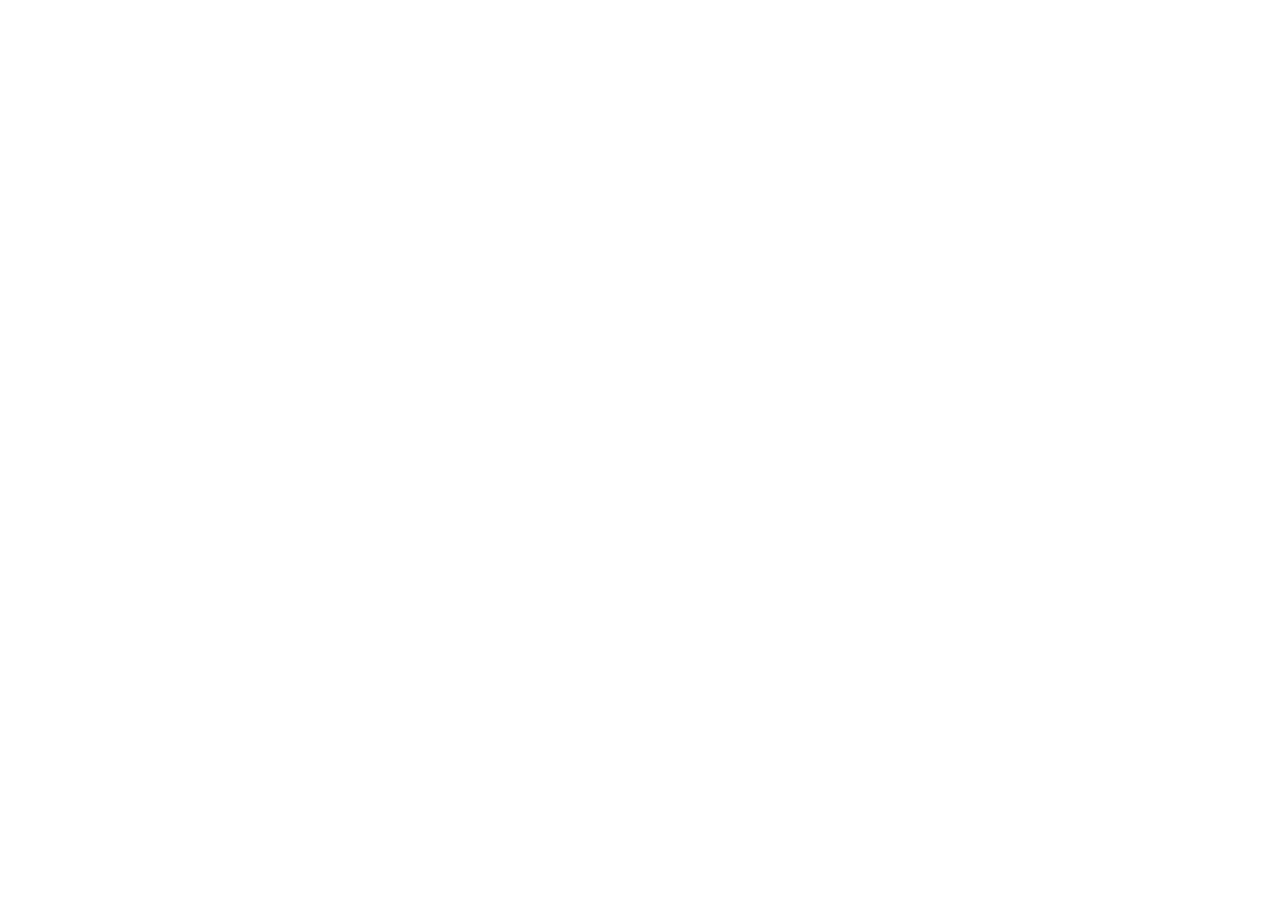
==== index.html @ 694a318c "Init : création du dépôt, arborescence des fichiers et structure" ====
<!DOCTYPE html>
<html lang="fr">
<head>
 <meta charset="UTF-8">
 <meta name="viewport" content="width=device-width, initial-scale=1.0">
 <title>AfriTalent — Accueil</title>
 <!-- Bootstrap 5 via CDN : feuille de style -->
 <link
href="https://cdn.jsdelivr.net/npm/bootstrap@5.3.0/dist/css/bootstrap.min.css"
rel="stylesheet">
 <!-- Votre feuille de style personnelle -->
 <link rel="stylesheet" href="css/style.css">
</head>
<body>
 <!-- Le contenu de la page sera ajoute ici -->
 <!-- Bootstrap 5 via CDN : script JavaScript -->
 <script
src="https://cdn.jsdelivr.net/npm/bootstrap@5.3.0/dist/js/bootstrap.bundle.min.js"
></script>
 <!-- Votre script JavaScript -->
 <script src="js/main.j"></script>
 </body>
 </html>
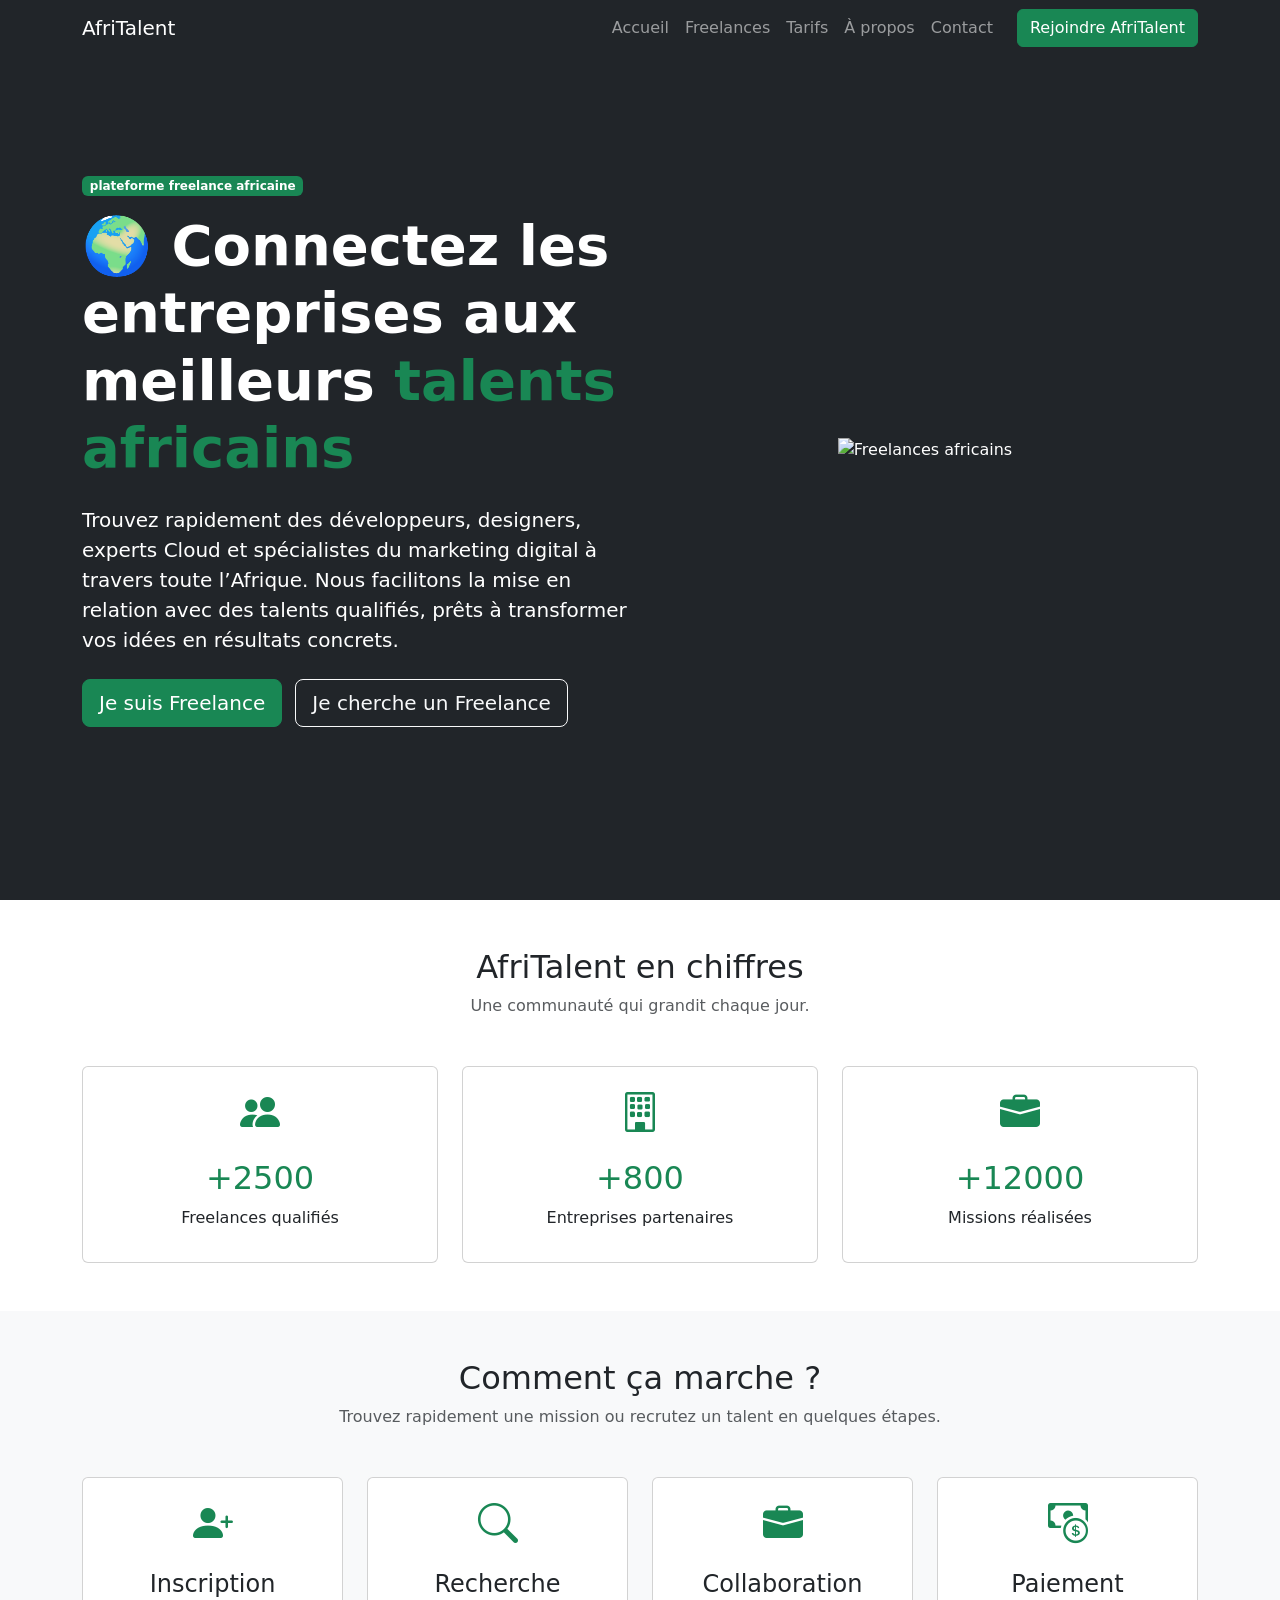
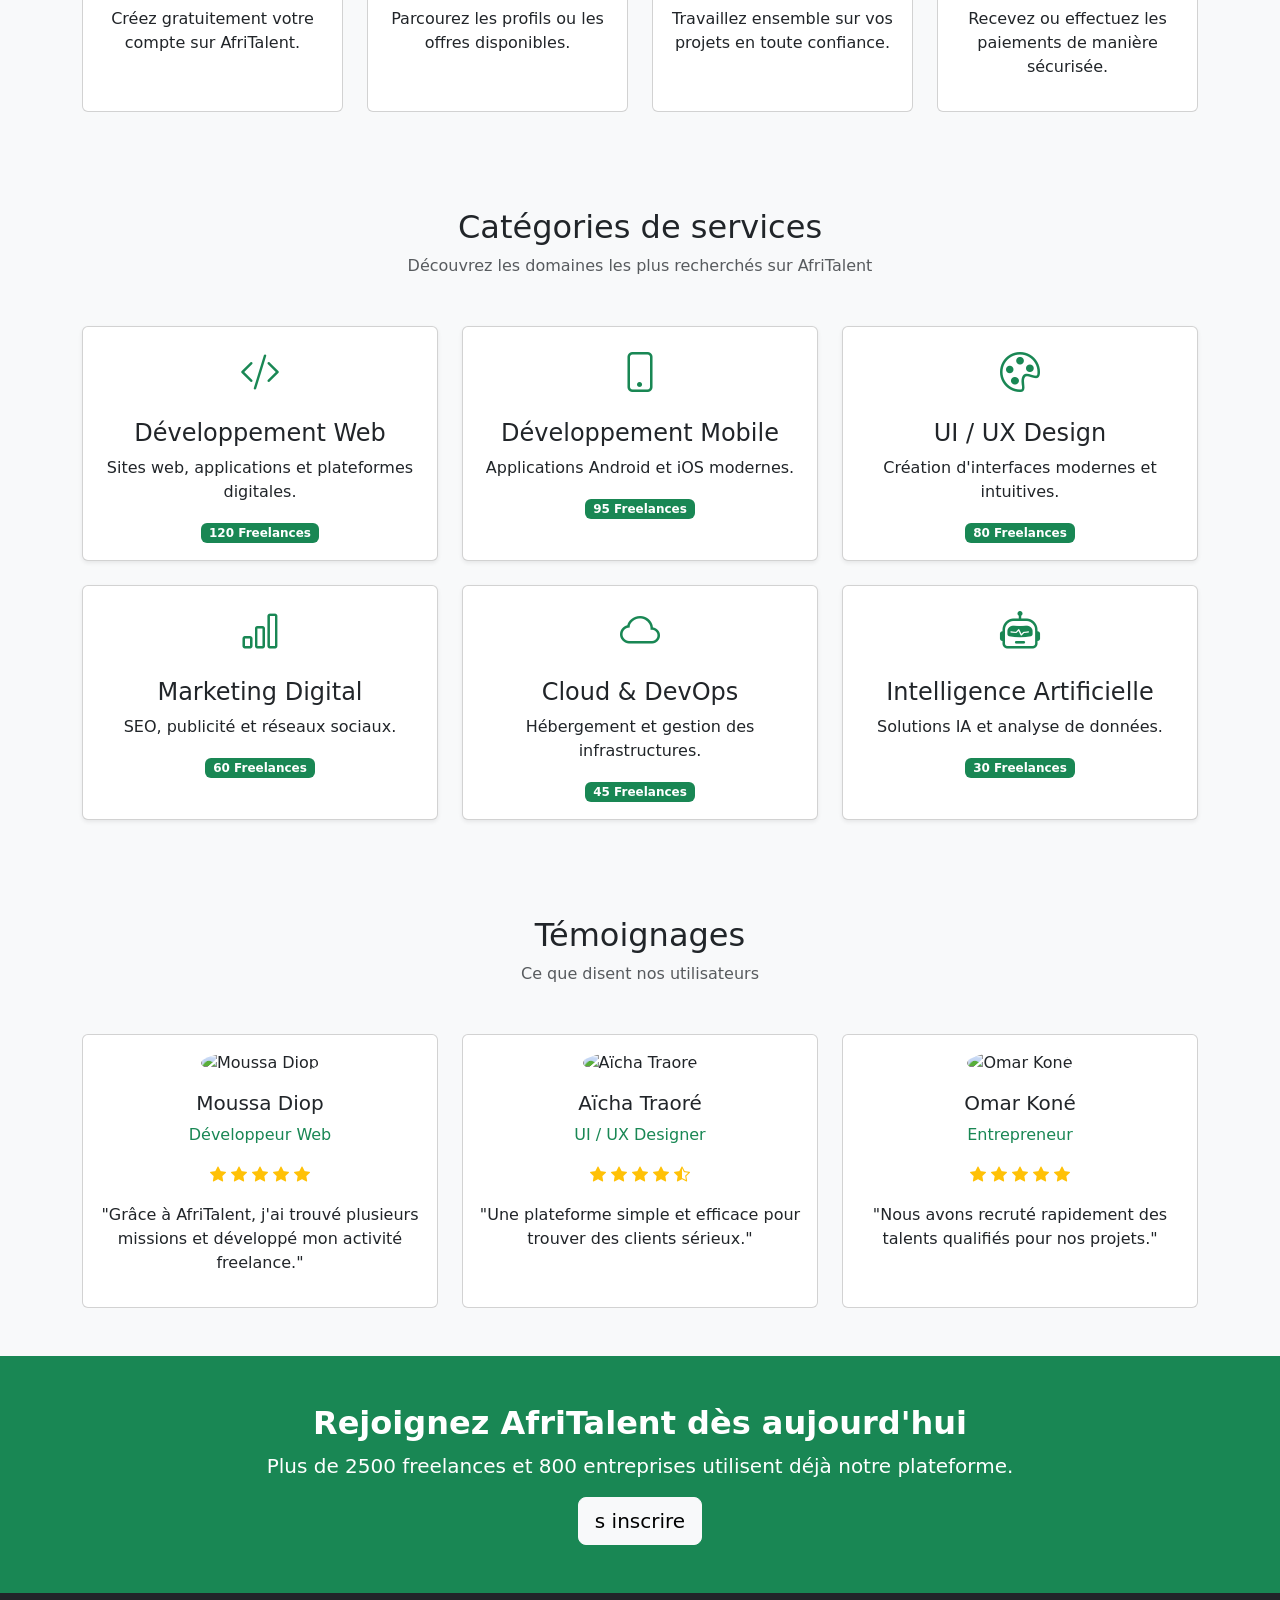
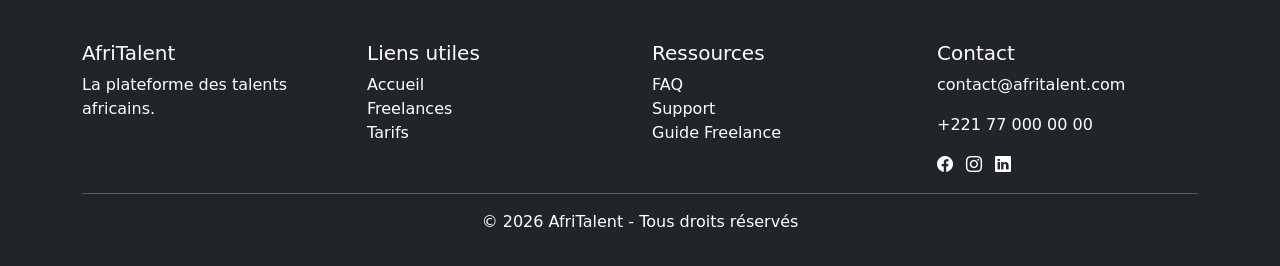
==== commit 99be13a4: "HTML : structure completes des 5 pages avec sections et contenu texte" ====
--- a/index.html
+++ b/index.html
@@ -1,23 +1,770 @@
 <!DOCTYPE html>
 <html lang="fr">
+
 <head>
- <meta charset="UTF-8">
- <meta name="viewport" content="width=device-width, initial-scale=1.0">
- <title>AfriTalent — Accueil</title>
- <!-- Bootstrap 5 via CDN : feuille de style -->
- <link
-href="https://cdn.jsdelivr.net/npm/bootstrap@5.3.0/dist/css/bootstrap.min.css"
-rel="stylesheet">
- <!-- Votre feuille de style personnelle -->
- <link rel="stylesheet" href="css/style.css">
+<meta charset="UTF-8">
+<meta name="viewport" content="width=device-width, initial-scale=1.0">
+<title>AfriTalent - Accueil</title>
+<link href="https://cdn.jsdelivr.net/npm/bootstrap-icons/font/bootstrap-icons.css" rel="stylesheet">
+
+<!-- Bootstrap CSS -->
+<link href="https://cdn.jsdelivr.net/npm/bootstrap@5.3.0/dist/css/bootstrap.min.css" rel="stylesheet">
+
+
 </head>
+
 <body>
- <!-- Le contenu de la page sera ajoute ici -->
- <!-- Bootstrap 5 via CDN : script JavaScript -->
- <script
-src="https://cdn.jsdelivr.net/npm/bootstrap@5.3.0/dist/js/bootstrap.bundle.min.js"
-></script>
- <!-- Votre script JavaScript -->
- <script src="js/main.j"></script>
- </body>
- </html>+
+<!-- ================= NAVBAR ================= -->
+<nav class="navbar navbar-expand-lg navbar-dark bg-dark fixed-top">
+<div class="container">
+
+<a class="navbar-brand" href="index.html">AfriTalent</a>
+
+<button class="navbar-toggler" data-bs-toggle="collapse" data-bs-target="#navbarNav">
+<span class="navbar-toggler-icon"></span>
+</button>
+
+<div class="collapse navbar-collapse" id="navbarNav">
+<ul class="navbar-nav ms-auto">
+<li class="nav-item"><a class="nav-link" href="index.html">Accueil</a></li>
+<li class="nav-item"><a class="nav-link" href="freelances.html">Freelances</a></li>
+<li class="nav-item"><a class="nav-link" href="tarifs.html">Tarifs</a></li>
+<li class="nav-item"><a class="nav-link" href="about.html">À propos</a></li>
+<li class="nav-item"><a class="nav-link" href="contact.html">Contact</a></li>
+</ul>
+ <a href="#" class="btn btn-success ms-lg-3">
+                    Rejoindre AfriTalent
+                </a>
+</div>
+
+</div>
+</nav>
+
+<!-- HERO -->
+
+<header class="bg-dark text-white">
+
+    <div class="container">
+
+        <div class="row align-items-center min-vh-100">
+
+            <div class="col-lg-6">
+
+                <span class="badge bg-success mb-3">
+
+                   plateforme freelance africaine
+
+                </span>
+
+                <h1 class="display-4 fw-bold">
+
+                    🌍 Connectez les entreprises aux meilleurs
+                    <span class="text-success">
+
+                        talents africains
+
+                    </span>
+
+                </h1>
+
+                <p class="lead mt-4">
+
+                    Trouvez rapidement des développeurs, designers, experts Cloud
+                     et spécialistes du marketing digital à travers toute l’Afrique.
+                     Nous facilitons la mise en relation avec des talents qualifiés,
+
+                     prêts à transformer vos idées en résultats concrets.
+
+                </p>
+
+                <div class="mt-4">
+
+                    <a href="freelances.html"
+                        class="btn btn-success btn-lg me-2">
+
+                        Je suis Freelance
+
+                    </a>
+
+                    <a href="freelances.html"
+                        class="btn btn-outline-light btn-lg">
+
+                        Je cherche un Freelance
+
+                    </a>
+
+                </div>
+
+            </div>
+
+            <div class="col-lg-6 text-center">
+
+                <img src="images/hero.png"
+                    alt="Freelances africains"
+                    class="img-fluid">
+
+            </div>
+
+        </div>
+
+    </div>
+
+</header>
+<!-- STATISTIQUES -->
+
+<section class="py-5">
+
+    <div class="container">
+
+        <div class="text-center mb-5">
+
+            <h2>
+                AfriTalent en chiffres
+            </h2>
+
+            <p class="text-muted">
+                Une communauté qui grandit chaque jour.
+            </p>
+
+        </div>
+
+        <div class="row g-4 text-center">
+
+            <div class="col-md-4">
+
+                <div class="card h-100">
+
+                    <div class="card-body">
+
+                        <i class="bi bi-people-fill text-success fs-1"></i>
+
+                        <h2 class="text-success mt-3">
+                            +2500
+                        </h2>
+
+                        <p>
+                            Freelances qualifiés
+                        </p>
+
+                    </div>
+
+                </div>
+
+            </div>
+
+            <div class="col-md-4">
+
+                <div class="card h-100">
+
+                    <div class="card-body">
+
+                        <i class="bi bi-building text-success fs-1"></i>
+
+                        <h2 class="text-success mt-3">
+                            +800
+                        </h2>
+
+                        <p>
+                            Entreprises partenaires
+                        </p>
+
+                    </div>
+
+                </div>
+
+            </div>
+
+            <div class="col-md-4">
+
+                <div class="card h-100">
+
+                    <div class="card-body">
+
+                        <i class="bi bi-briefcase-fill text-success fs-1"></i>
+
+                        <h2 class="text-success mt-3">
+                            +12000
+                        </h2>
+
+                        <p>
+                            Missions réalisées
+                        </p>
+
+                    </div>
+
+                </div>
+
+            </div>
+
+        </div>
+
+    </div>
+
+</section>
+<!-- COMMENT ÇA MARCHE -->
+
+<section class="py-5 bg-light">
+
+    <div class="container">
+
+        <div class="text-center mb-5">
+
+            <h2>
+                Comment ça marche ?
+            </h2>
+
+            <p class="text-muted">
+                Trouvez rapidement une mission ou recrutez un talent en quelques étapes.
+            </p>
+
+        </div>
+
+        <div class="row g-4">
+
+            <!-- Étape 1 -->
+
+            <div class="col-md-6 col-lg-3">
+
+                <div class="card h-100 text-center">
+
+                    <div class="card-body">
+
+                        <i class="bi bi-person-plus-fill text-success fs-1"></i>
+
+                        <h4 class="mt-3">
+                            Inscription
+                        </h4>
+
+                        <p>
+                            Créez gratuitement votre compte sur AfriTalent.
+                        </p>
+
+                    </div>
+
+                </div>
+
+            </div>
+
+            <!-- Étape 2 -->
+
+            <div class="col-md-6 col-lg-3">
+
+                <div class="card h-100 text-center">
+
+                    <div class="card-body">
+
+                        <i class="bi bi-search text-success fs-1"></i>
+
+                        <h4 class="mt-3">
+                            Recherche
+                        </h4>
+
+                        <p>
+                            Parcourez les profils ou les offres disponibles.
+                        </p>
+
+                    </div>
+
+                </div>
+
+            </div>
+
+            <!-- Étape 3 -->
+
+            <div class="col-md-6 col-lg-3">
+
+                <div class="card h-100 text-center">
+
+                    <div class="card-body">
+
+                        <i class="bi bi-briefcase-fill text-success fs-1"></i>
+
+                        <h4 class="mt-3">
+                            Collaboration
+                        </h4>
+
+                        <p>
+                            Travaillez ensemble sur vos projets en toute confiance.
+                        </p>
+
+                    </div>
+
+                </div>
+
+            </div>
+
+            <!-- Étape 4 -->
+
+            <div class="col-md-6 col-lg-3">
+
+                <div class="card h-100 text-center">
+
+                    <div class="card-body">
+
+                        <i class="bi bi-cash-coin text-success fs-1"></i>
+
+                        <h4 class="mt-3">
+                            Paiement
+                        </h4>
+
+                        <p>
+                            Recevez ou effectuez les paiements de manière sécurisée.
+                        </p>
+
+                    </div>
+
+                </div>
+
+            </div>
+
+        </div>
+
+    </div>
+
+</section>
+<!-- CATÉGORIES DE SERVICES -->
+
+<section class="py-5 bg-light">
+
+    <div class="container">
+
+        <div class="text-center mb-5">
+
+            <h2>
+                Catégories de services
+            </h2>
+
+            <p class="text-muted">
+                Découvrez les domaines les plus recherchés sur AfriTalent
+            </p>
+
+        </div>
+
+        <div class="row g-4">
+
+            <div class="col-md-6 col-lg-4">
+
+                <div class="card h-100 shadow-sm">
+
+                    <div class="card-body text-center">
+
+                        <i class="bi bi-code-slash text-success fs-1"></i>
+
+                        <h4 class="mt-3">
+                            Développement Web
+                        </h4>
+
+                        <p>
+                            Sites web, applications et plateformes digitales.
+                        </p>
+
+                        <span class="badge bg-success">
+                            120 Freelances
+                        </span>
+
+                    </div>
+
+                </div>
+
+            </div>
+
+            <div class="col-md-6 col-lg-4">
+
+                <div class="card h-100 shadow-sm">
+
+                    <div class="card-body text-center">
+
+                        <i class="bi bi-phone text-success fs-1"></i>
+
+                        <h4 class="mt-3">
+                            Développement Mobile
+                        </h4>
+
+                        <p>
+                            Applications Android et iOS modernes.
+                        </p>
+
+                        <span class="badge bg-success">
+                            95 Freelances
+                        </span>
+
+                    </div>
+
+                </div>
+
+            </div>
+
+            <div class="col-md-6 col-lg-4">
+
+                <div class="card h-100 shadow-sm">
+
+                    <div class="card-body text-center">
+
+                        <i class="bi bi-palette text-success fs-1"></i>
+
+                        <h4 class="mt-3">
+                            UI / UX Design
+                        </h4>
+
+                        <p>
+                            Création d'interfaces modernes et intuitives.
+                        </p>
+
+                        <span class="badge bg-success">
+                            80 Freelances
+                        </span>
+
+                    </div>
+
+                </div>
+
+            </div>
+
+            <div class="col-md-6 col-lg-4">
+
+                <div class="card h-100 shadow-sm">
+
+                    <div class="card-body text-center">
+
+                        <i class="bi bi-bar-chart text-success fs-1"></i>
+
+                        <h4 class="mt-3">
+                            Marketing Digital
+                        </h4>
+
+                        <p>
+                            SEO, publicité et réseaux sociaux.
+                        </p>
+
+                        <span class="badge bg-success">
+                            60 Freelances
+                        </span>
+
+                    </div>
+
+                </div>
+
+            </div>
+
+            <div class="col-md-6 col-lg-4">
+
+                <div class="card h-100 shadow-sm">
+
+                    <div class="card-body text-center">
+
+                        <i class="bi bi-cloud text-success fs-1"></i>
+
+                        <h4 class="mt-3">
+                            Cloud & DevOps
+                        </h4>
+
+                        <p>
+                            Hébergement et gestion des infrastructures.
+                        </p>
+
+                        <span class="badge bg-success">
+                            45 Freelances
+                        </span>
+
+                    </div>
+
+                </div>
+
+            </div>
+
+            <div class="col-md-6 col-lg-4">
+
+                <div class="card h-100 shadow-sm">
+
+                    <div class="card-body text-center">
+
+                        <i class="bi bi-robot text-success fs-1"></i>
+
+                        <h4 class="mt-3">
+                            Intelligence Artificielle
+                        </h4>
+
+                        <p>
+                            Solutions IA et analyse de données.
+                        </p>
+
+                        <span class="badge bg-success">
+                            30 Freelances
+                        </span>
+
+                    </div>
+
+                </div>
+
+            </div>
+
+        </div>
+
+    </div>
+    </section>
+<!-- TÉMOIGNAGES -->
+
+<section class="py-5 bg-light">
+
+    <div class="container">
+
+        <div class="text-center mb-5">
+
+            <h2>
+                Témoignages
+            </h2>
+
+            <p class="text-muted">
+                Ce que disent nos utilisateurs
+            </p>
+
+        </div>
+
+        <div class="row g-4">
+
+            <!-- Témoignage 1 -->
+
+            <div class="col-md-4">
+
+                <div class="card h-100">
+
+                    <div class="card-body text-center">
+
+                        <img src="C:\Users\admin\Documents\NDEYE KHADY-NDIAYE-AfriTalent\images\istockphoto-1482994186-612x612.webp"
+                             alt="Moussa Diop"
+                             class="img-fluid rounded-circle mb-3">
+
+                        <h5>
+                            Moussa Diop
+                        </h5>
+
+                        <p class="text-success">
+                            Développeur Web
+                        </p>
+
+                        <div class="mb-3">
+
+                            <i class="bi bi-star-fill text-warning"></i>
+                            <i class="bi bi-star-fill text-warning"></i>
+                            <i class="bi bi-star-fill text-warning"></i>
+                            <i class="bi bi-star-fill text-warning"></i>
+                            <i class="bi bi-star-fill text-warning"></i>
+
+                        </div>
+
+                        <p>
+                            "Grâce à AfriTalent, j'ai trouvé plusieurs missions
+                            et développé mon activité freelance."
+                        </p>
+
+                    </div>
+
+                </div>
+
+            </div>
+
+            <!-- Témoignage 2 -->
+
+            <div class="col-md-4">
+
+                <div class="card h-100">
+
+                    <div class="card-body text-center">
+
+                        <img src="C:\Users\admin\Documents\NDEYE KHADY-NDIAYE-AfriTalent\images\istockphoto-2253847834-612x612.webp"
+                             alt="Aïcha Traoré"
+                             class="img-fluid rounded-circle mb-3">
+
+                        <h5>
+                            Aïcha Traoré
+                        </h5>
+
+                        <p class="text-success">
+                            UI / UX Designer
+                        </p>
+
+                        <div class="mb-3">
+
+                            <i class="bi bi-star-fill text-warning"></i>
+                            <i class="bi bi-star-fill text-warning"></i>
+                            <i class="bi bi-star-fill text-warning"></i>
+                            <i class="bi bi-star-fill text-warning"></i>
+                            <i class="bi bi-star-half text-warning"></i>
+
+                        </div>
+
+                        <p>
+                            "Une plateforme simple et efficace pour trouver
+                            des clients sérieux."
+                        </p>
+
+                    </div>
+
+                </div>
+
+            </div>
+
+            <!-- Témoignage 3 -->
+
+            <div class="col-md-4">
+
+                <div class="card h-100">
+
+                    <div class="card-body text-center">
+
+                        <img src="C:\Users\admin\Documents\NDEYE KHADY-NDIAYE-AfriTalent\images\istockphoto-1464740740-612x612.webp"
+                             alt="Omar Koné"
+                             class="img-fluid rounded-circle mb-3">
+
+                        <h5>
+                            Omar Koné
+                        </h5>
+
+                        <p class="text-success">
+                            Entrepreneur
+                        </p>
+
+                        <div class="mb-3">
+
+                            <i class="bi bi-star-fill text-warning"></i>
+                            <i class="bi bi-star-fill text-warning"></i>
+                            <i class="bi bi-star-fill text-warning"></i>
+                            <i class="bi bi-star-fill text-warning"></i>
+                            <i class="bi bi-star-fill text-warning"></i>
+
+                        </div>
+
+                        <p>
+                            "Nous avons recruté rapidement des talents qualifiés
+                            pour nos projets."
+                        </p>
+
+                    </div>
+
+                </div>
+
+            </div>
+
+        </div>
+
+    </div>
+
+</section>
+
+<!-- CTA -->
+
+<section class="bg-success text-white py-5">
+
+    <div class="container text-center">
+
+        <h2 class="fw-bold">
+            Rejoignez AfriTalent dès aujourd'hui
+        </h2>
+
+        <p class="lead">
+            Plus de 2500 freelances et 800 entreprises utilisent déjà notre plateforme.
+        </p>
+
+        <a href="tarifs.html"
+           class="btn btn-light btn-lg">
+
+              s inscrire
+
+        </a>
+
+    </div>
+
+</section>
+
+<!-- FOOTER -->
+
+<footer class="bg-dark text-white pt-5">
+
+<div class="container">
+
+<div class="row">
+
+<div class="col-md-3">
+
+<h5>AfriTalent</h5>
+
+<p>
+
+La plateforme des talents africains.
+
+</p>
+
+</div>
+
+<div class="col-md-3">
+
+<h5>Liens utiles</h5>
+
+<ul class="list-unstyled">
+
+<li><a href="index.html" class="text-white text-decoration-none">Accueil</a></li>
+
+<li><a href="freelances.html" class="text-white text-decoration-none">Freelances</a></li>
+
+<li><a href="tarifs.html" class="text-white text-decoration-none">Tarifs</a></li>
+
+</ul>
+
+</div>
+
+<div class="col-md-3">
+
+<h5>Ressources</h5>
+
+<ul class="list-unstyled">
+
+<li>FAQ</li>
+
+<li>Support</li>
+
+<li>Guide Freelance</li>
+
+</ul>
+
+</div>
+
+<div class="col-md-3">
+
+<h5>Contact</h5>
+
+<p>contact@afritalent.com</p>
+
+<p>+221 77 000 00 00</p>
+
+<div>
+
+<i class="bi bi-facebook me-2"></i>
+
+<i class="bi bi-instagram me-2"></i>
+
+<i class="bi bi-linkedin"></i>
+
+</div>
+
+</div>
+
+</div>
+
+<hr>
+
+<div class="text-center pb-3">
+
+<p>
+
+© 2026 AfriTalent - Tous droits réservés
+
+</p>
+
+</div>
+
+</div>
+
+</footer>
+
+</body>
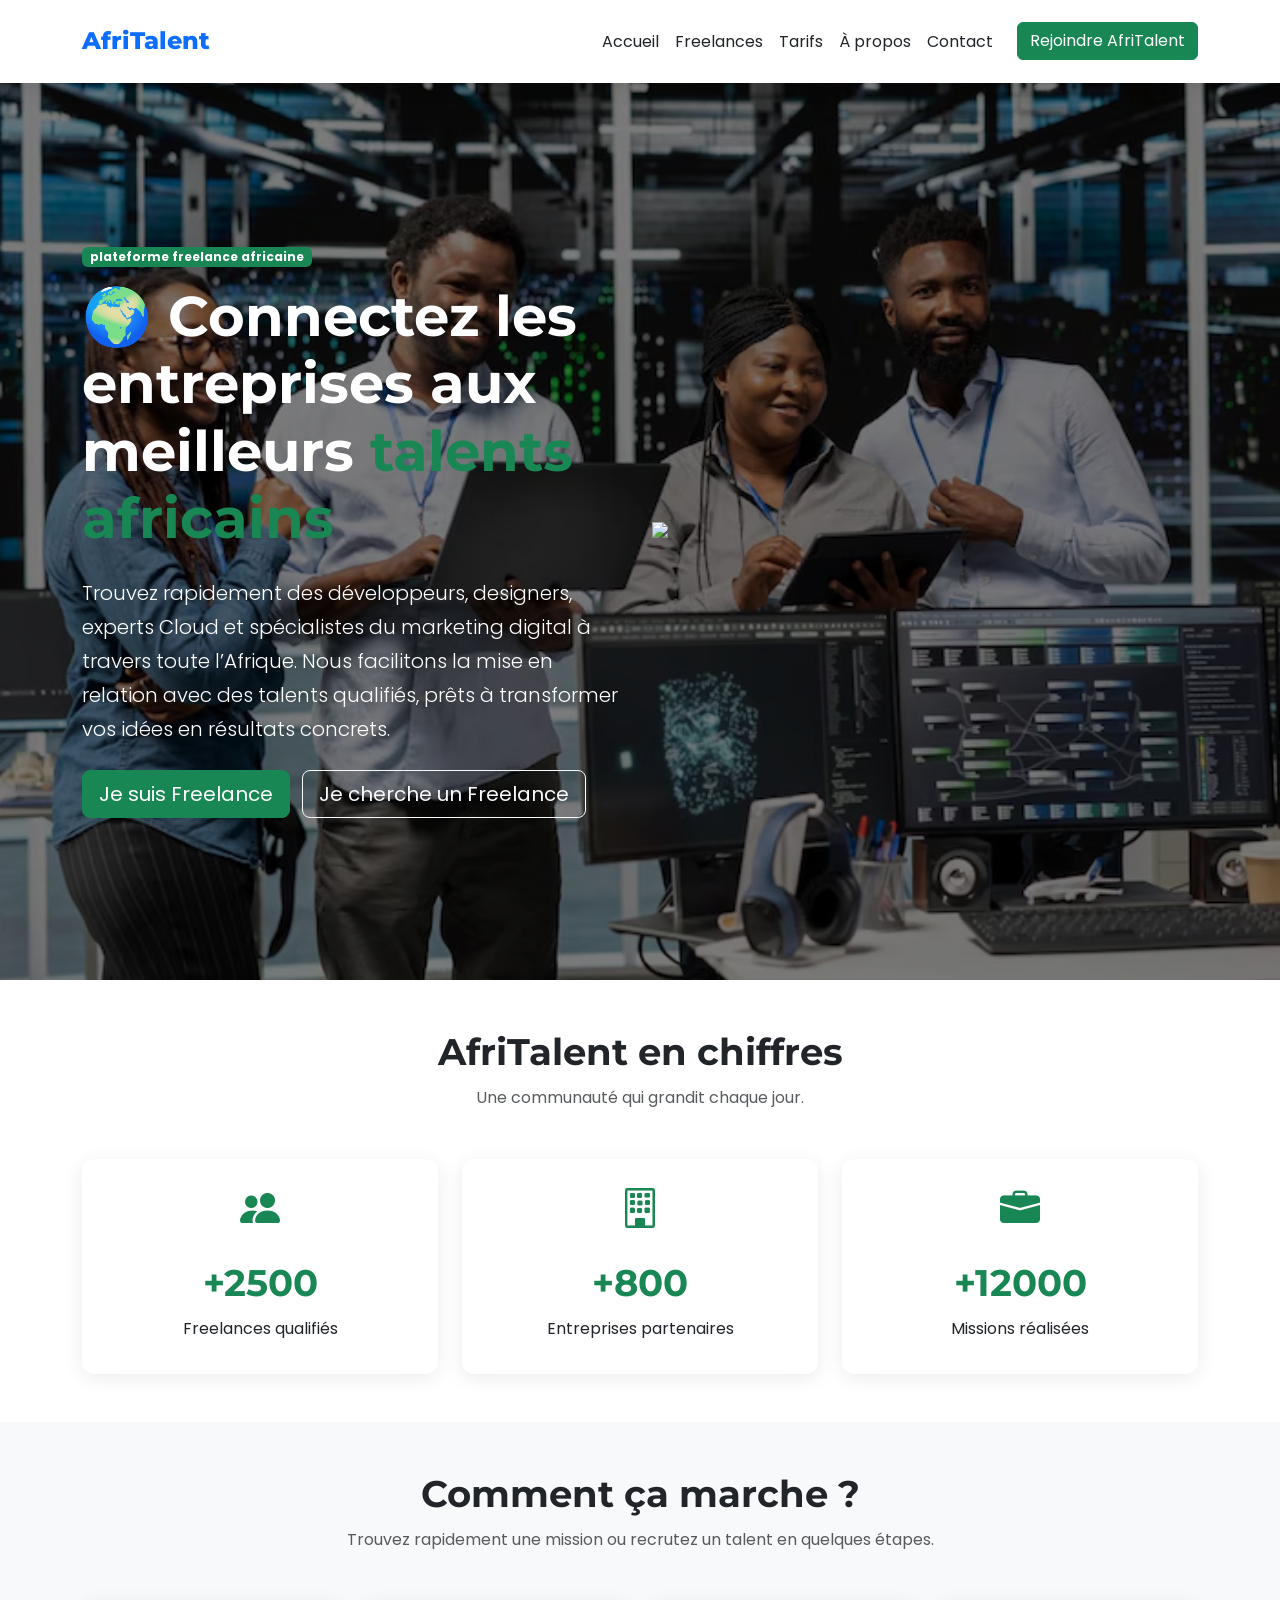
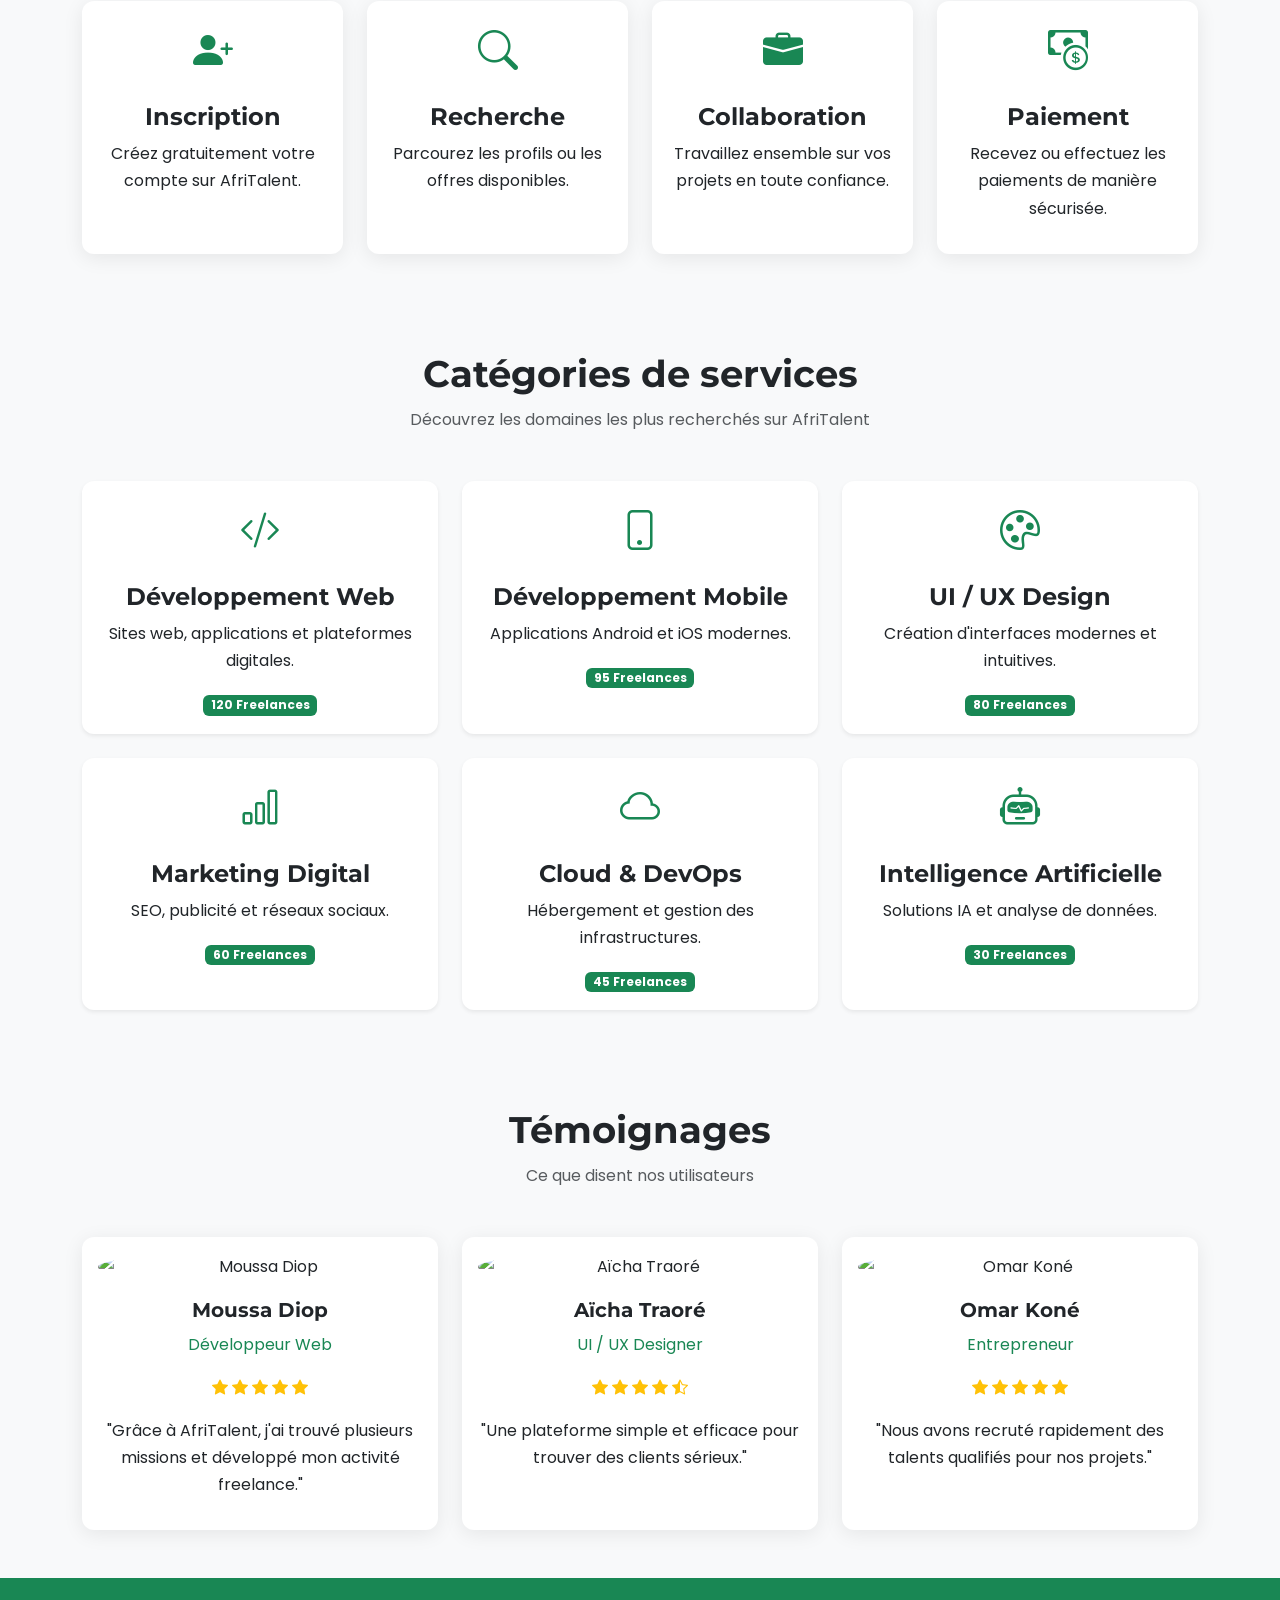
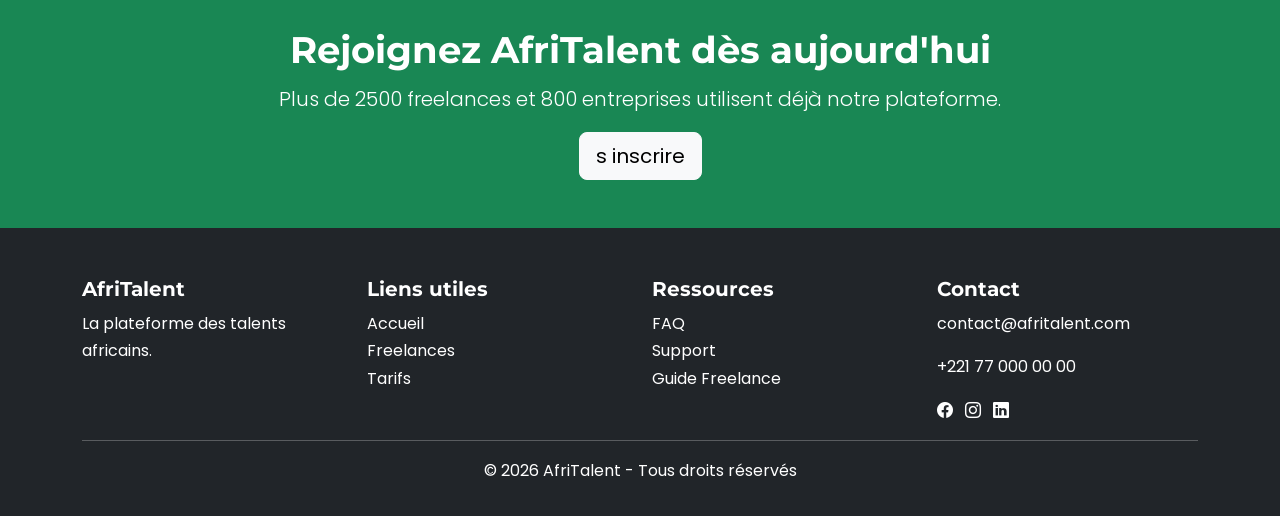
==== commit a33cd933: "CSS : variables, typographie, layout général et styles de base" ====
--- a/index.html
+++ b/index.html
@@ -9,6 +9,18 @@
 
 <!-- Bootstrap CSS -->
 <link href="https://cdn.jsdelivr.net/npm/bootstrap@5.3.0/dist/css/bootstrap.min.css" rel="stylesheet">
+<!-- Google Fonts -->
+
+<link rel="preconnect" href="https://fonts.googleapis.com">
+
+<link rel="preconnect" href="https://fonts.gstatic.com" crossorigin>
+
+
+<link href="https://fonts.googleapis.com/css2?family=Montserrat:wght@600;700;800&family=Poppins:wght@300;400;500;600&display=swap" rel="stylesheet">
+
+<!-- Ton CSS -->
+<link rel="stylesheet" href="css/style.css">
+
 
 
 </head>
@@ -16,7 +28,7 @@
 <body>
 
 <!-- ================= NAVBAR ================= -->
-<nav class="navbar navbar-expand-lg navbar-dark bg-dark fixed-top">
+<nav class="navbar navbar-expand-lg navbar-light fixed-top">
 <div class="container">
 
 <a class="navbar-brand" href="index.html">AfriTalent</a>
@@ -43,8 +55,7 @@
 
 <!-- HERO -->
 
-<header class="bg-dark text-white">
-
+<header class="hero text-white">
     <div class="container">
 
         <div class="row align-items-center min-vh-100">
@@ -56,6 +67,7 @@
                    plateforme freelance africaine
 
                 </span>
+                
 
                 <h1 class="display-4 fw-bold">
 
@@ -67,6 +79,7 @@
                     </span>
 
                 </h1>
+                
 
                 <p class="lead mt-4">
 
@@ -100,7 +113,7 @@
 
             <div class="col-lg-6 text-center">
 
-                <img src="images/hero.png"
+                <img src="
                     alt="Freelances africains"
                     class="img-fluid">
 
--- a/css/style.css
+++ b/css/style.css
@@ -0,0 +1,219 @@
+/* =========================
+   VARIABLES CSS
+========================= */
+:root {
+    /* Couleurs principales */
+    --color-primary: #0d6efd;
+    --color-secondary: #198754;
+    --color-accent: #ffc107;
+
+    /* Couleurs neutres */
+    --color-text: #212529;
+    --color-bg: #ffffff;
+    --color-bg-light: #f8f9fa;
+
+    /* Typographie */
+    --font-title: "Montserrat", sans-serif;
+    --font-body: "Poppins", sans-serif;
+
+    /* Layout */
+    --radius: 12px;
+    --shadow: 0 4px 20px rgba(0, 0, 0, 0.08);
+    --section-spacing: 80px;
+    --card-spacing: 24px;
+}
+
+/* =========================
+   RESET GLOBAL
+========================= */
+* {
+    margin: 0;
+    padding: 0;
+    box-sizing: border-box;
+}
+
+html {
+    scroll-behavior: smooth;
+}
+
+/* =========================
+   BODY GLOBAL
+========================= */
+body {
+    font-family: var(--font-body);
+    font-size: 16px;
+    line-height: 1.7;
+    color: var(--color-text);
+    background-color: var(--color-bg);
+    padding-top: 80px; /* espace pour navbar fixed */
+}
+
+/* =========================
+   IMAGES
+========================= */
+img {
+    max-width: 100%;
+    height: auto;
+    display: block;
+}
+
+/* =========================
+   SECTIONS
+========================= */
+section {
+    padding: var(--section-spacing) 0;
+}
+
+/* =========================
+   TYPOGRAPHIE
+========================= */
+h1, h2, h3, h4, h5, h6 {
+    font-family: var(--font-title);
+    font-weight: 700;
+    --color-text: #212529;
+    line-height: 1.3;
+}
+
+h1 {
+    font-size: 3rem;
+    font-weight: 800;
+}
+
+h2 {
+    font-size: 2.3rem;
+}
+
+p {
+    font-size: 1rem;
+    margin-bottom: 1rem;
+}
+
+/* =========================
+   NAVBAR
+========================= */
+.navbar {
+    background-color: var(--color-bg);
+    box-shadow: var(--shadow);
+    padding: 1rem 0;
+    transition: all 0.3s ease;
+}
+
+/* Logo */
+.navbar-brand {
+    font-family: var(--font-title);
+    font-weight: 800;
+    font-size: 1.5rem;
+    color: var(--color-primary);
+}
+
+/* Liens navbar */
+.navbar {
+    background-color: white;
+}
+
+.nav-link {
+    color: #212529;
+}
+
+.nav-link:hover {
+    color: var(--color-primary);
+}
+
+/* Effet scroll (utilisé en JS commit 6) */
+.navbar.scrolled {
+    background-color: rgba(255, 255, 255, 0.95);
+    box-shadow: 0 8px 25px rgba(0, 0, 0, 0.1);
+}
+
+/* =========================
+   BOUTONS
+========================= */
+.btn-primary-custom {
+    background-color: var(--color-primary);
+    color: white;
+    padding: 12px 24px;
+    border-radius: var(--radius);
+    border: none;
+    font-weight: 600;
+    transition: 0.3s ease;
+    cursor: pointer;
+}
+
+.btn-primary-custom:hover {
+    background-color: var(--color-secondary);
+    transform: translateY(-2px);
+}
+
+/* =========================
+   CARTES
+========================= */
+.card {
+    border: none;
+    border-radius: var(--radius);
+    box-shadow: var(--shadow);
+    background-color: var(--color-bg);
+    transition: 0.3s ease;
+}
+
+.card:hover {
+    transform: translateY(-5px);
+}
+
+/* =========================
+   UTILITAIRES
+========================= */
+.text-primary {
+    color: var(--color-primary);
+}
+
+.bg-light {
+    background-color: var(--color-bg-light) ;
+}
+/* =========================
+   HERO
+========================= */
+
+.hero {
+    min-height: 100vh;
+    background-image: url("../images/hero.avif");
+    background-size: cover;
+    background-position: center;
+    background-repeat: no-repeat;
+    position: relative;
+}
+
+.hero::before {
+    content: "";
+    position: absolute;
+    inset: 0;
+    background: rgba(0, 0, 0, 0.5);
+}
+
+.hero .container {
+    position: relative;
+    z-index: 2;
+}
+
+/* =========================
+   RESPONSIVE
+========================= */
+
+    @media (max-width: 768px) {
+
+    body {
+        padding-top: 70px;
+    }
+
+    h1 {
+        font-size: 2rem;
+    }
+
+    h2 {
+        font-size: 1.6rem;
+    }
+
+    section {
+        padding: 60px 0;
+    }
+
+}
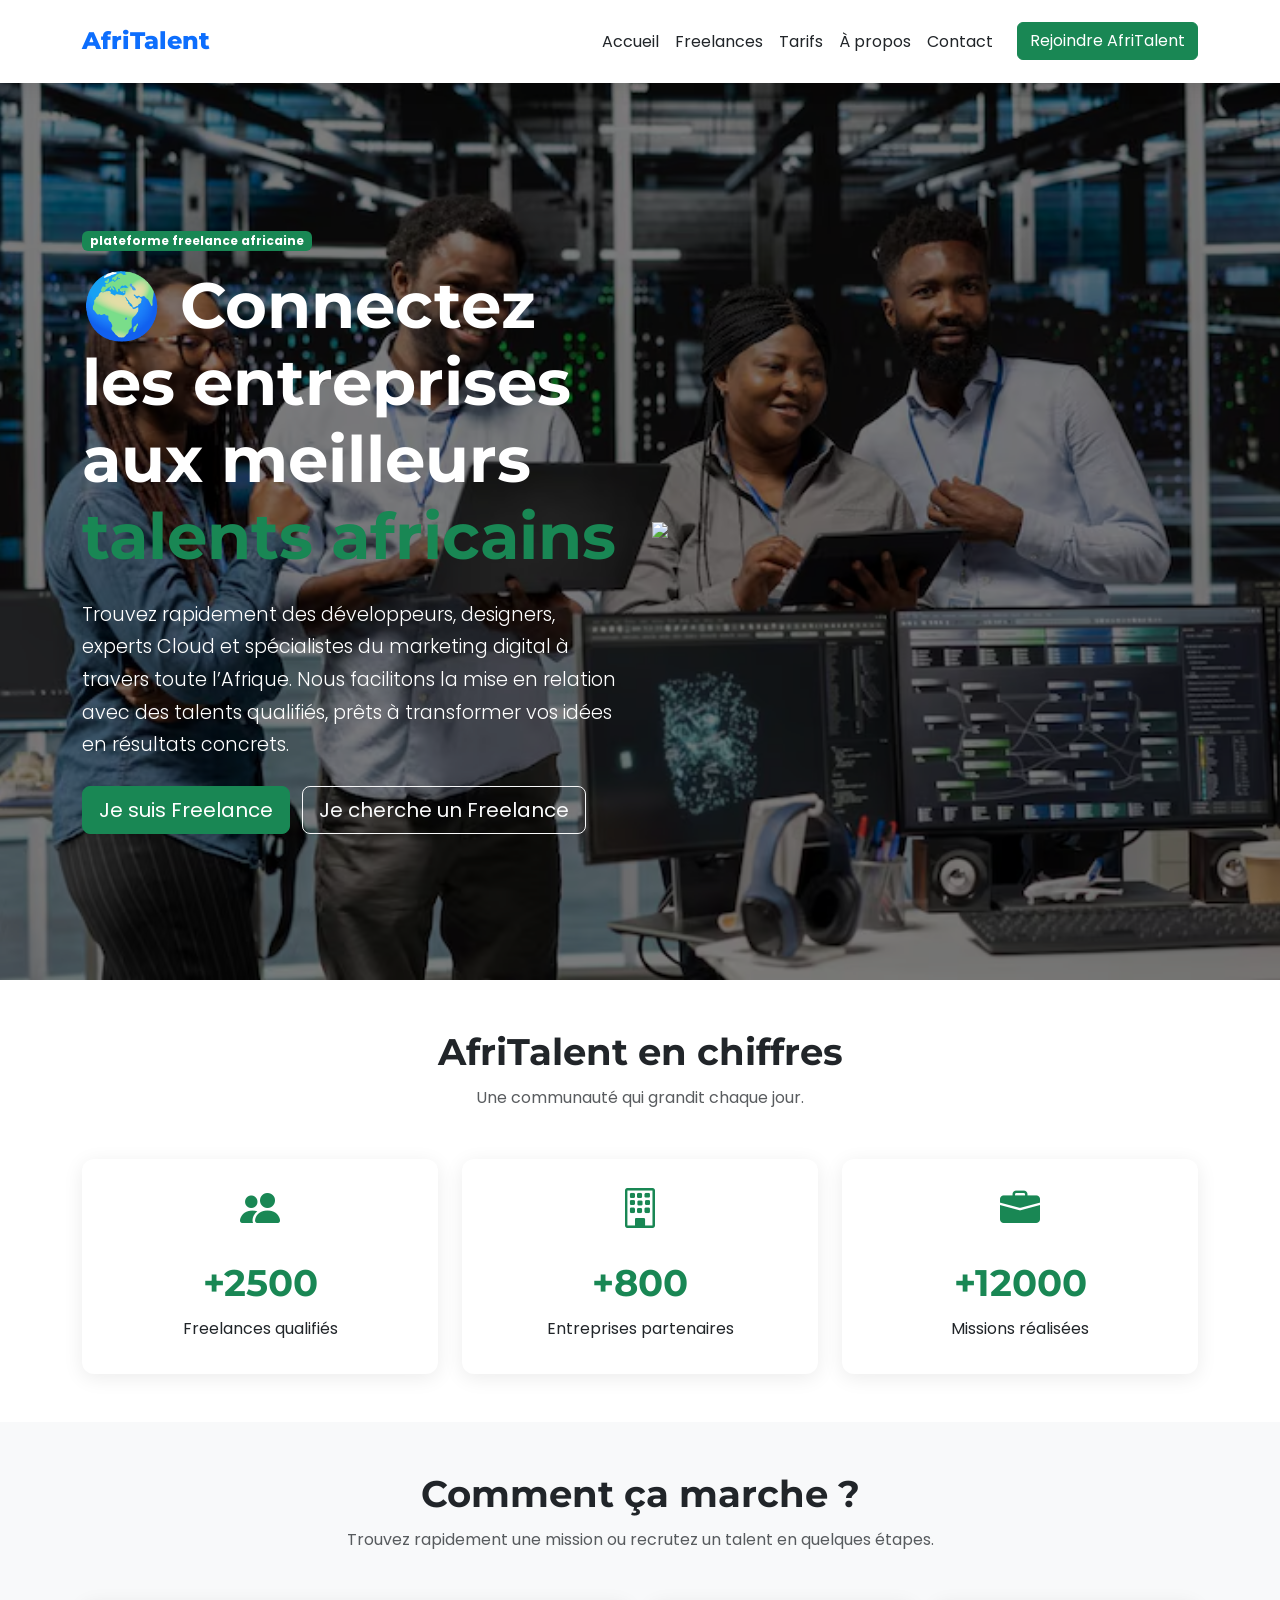
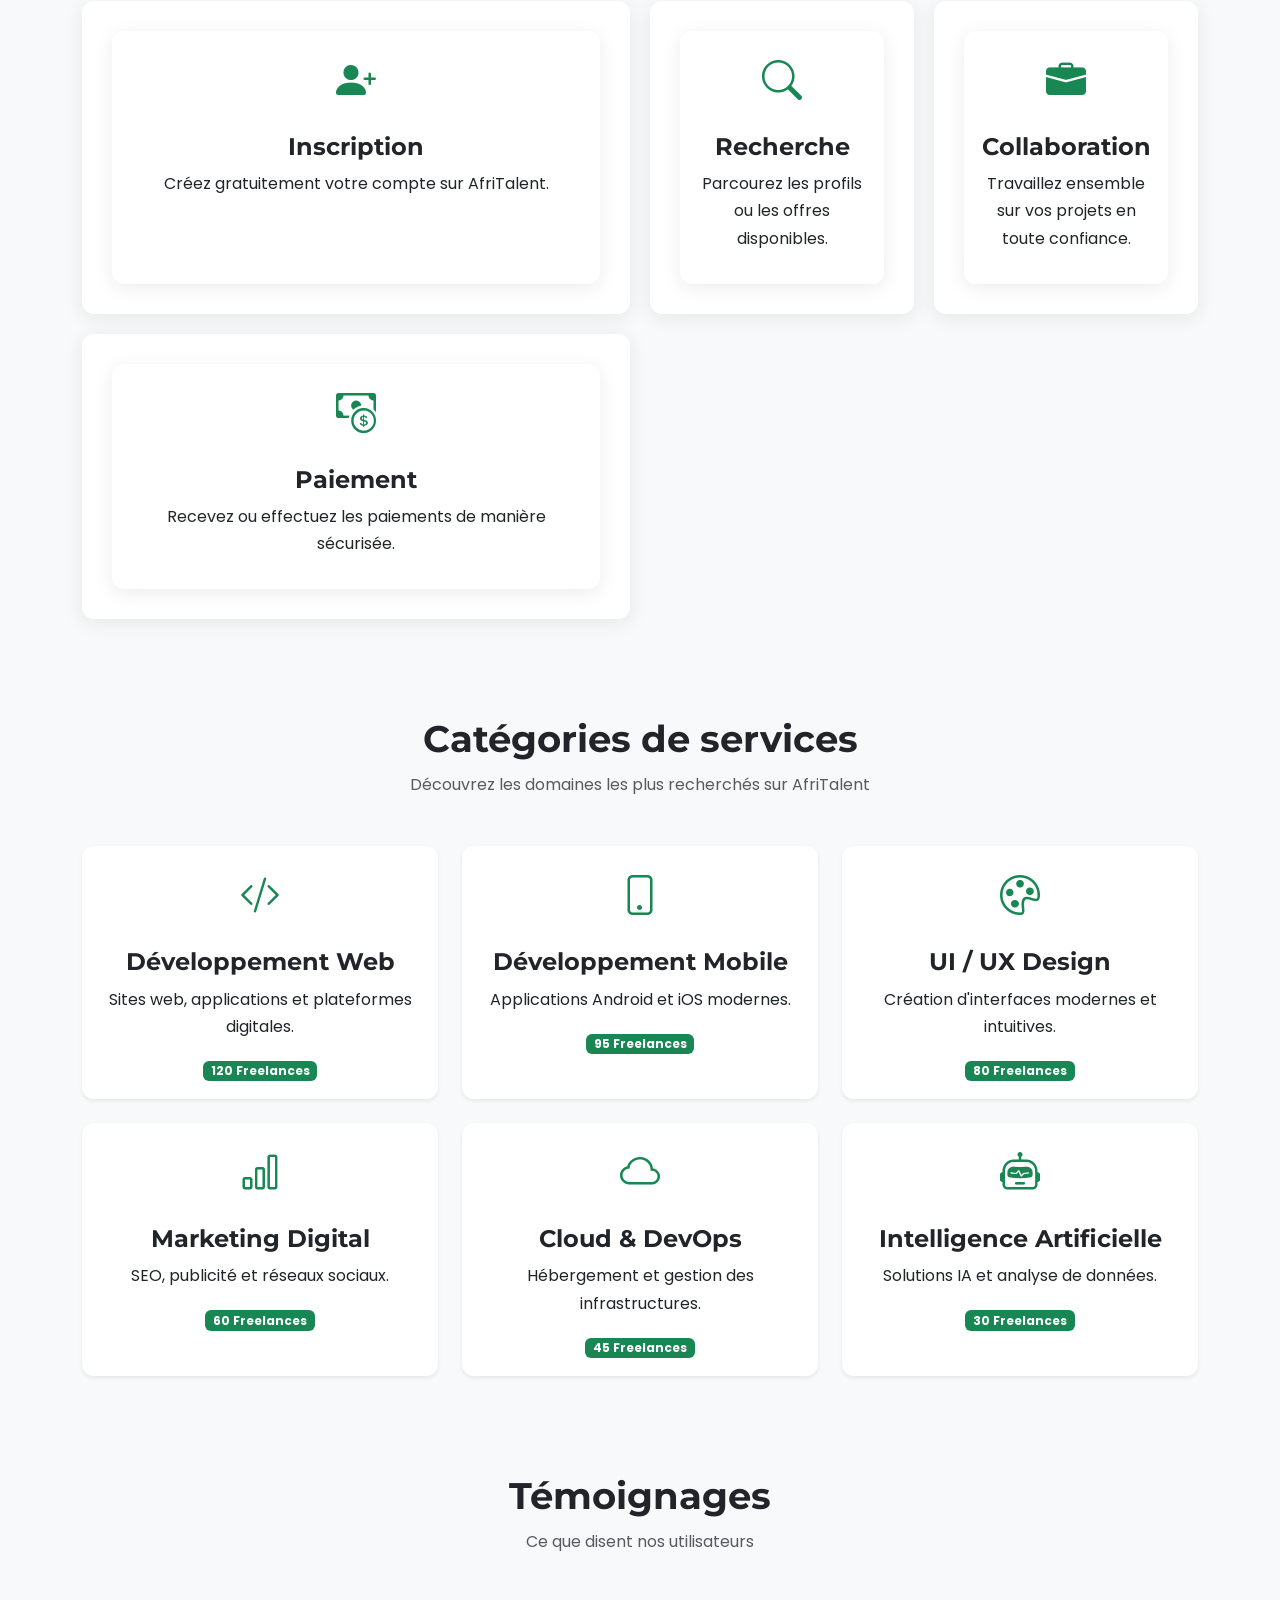
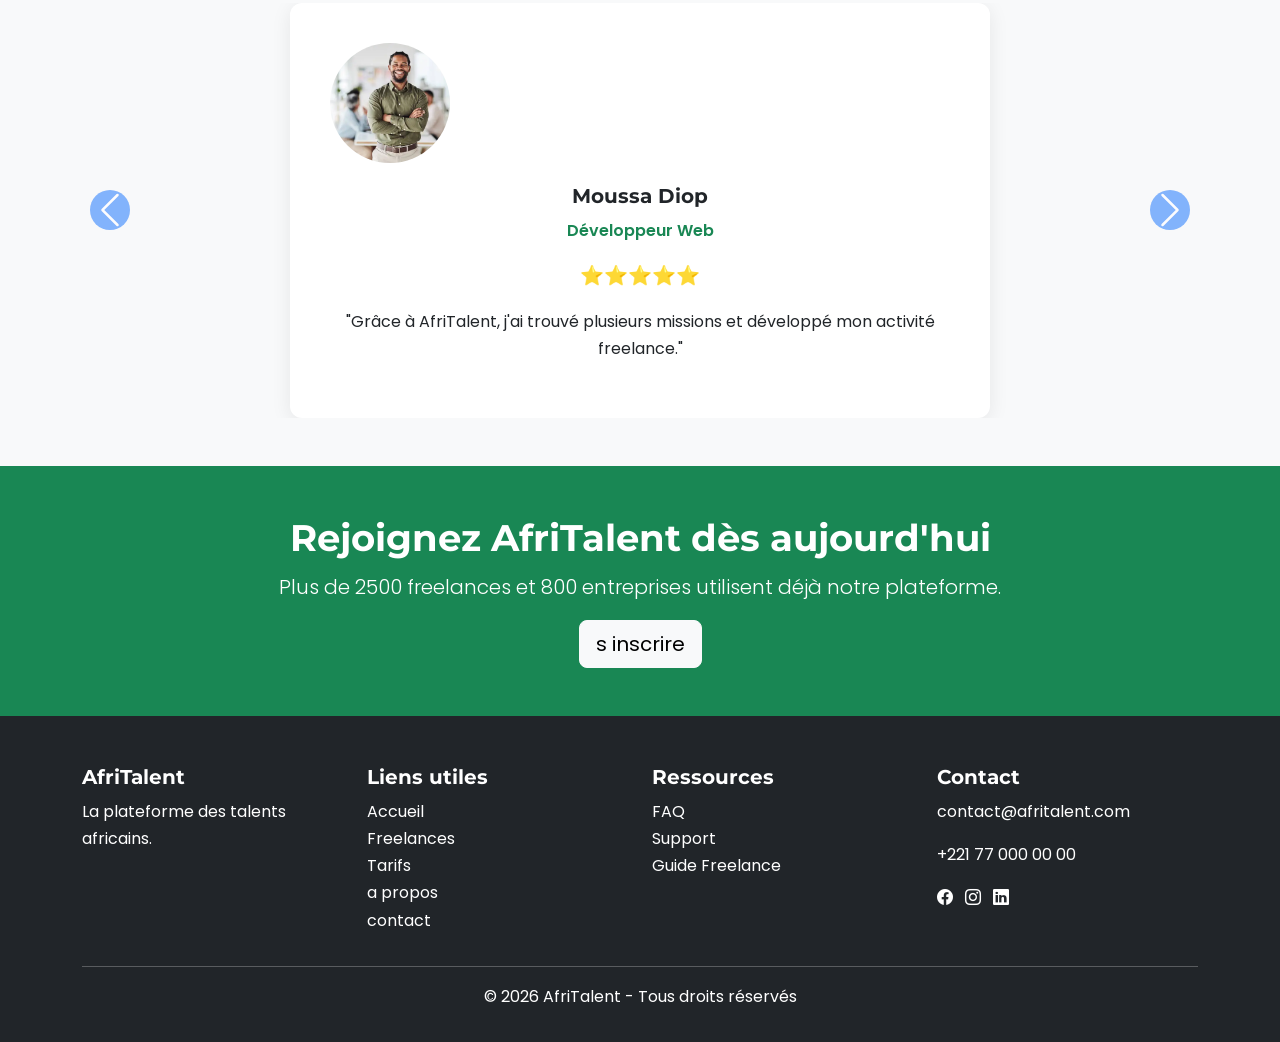
==== commit 5b484fa5: "CSS : Bento Grid, sections hero et catégories, effets hover" ====
--- a/index.html
+++ b/index.html
@@ -23,7 +23,12 @@
 
 
 
+
+
 </head>
+
+<script src="https://cdn.jsdelivr.net/npm/bootstrap@5.3.3/dist/js/bootstrap.bundle.min.js"></script>
+
 
 <body>
 
@@ -58,7 +63,7 @@
 <header class="hero text-white">
     <div class="container">
 
-        <div class="row align-items-center min-vh-100">
+        <div class="row align-items-center ">
 
             <div class="col-lg-6">
 
@@ -233,11 +238,11 @@
 
         </div>
 
-        <div class="row g-4">
+        <div class="bento-grid">
 
             <!-- Étape 1 -->
 
-            <div class="col-md-6 col-lg-3">
+            <div class="bento-card large">
 
                 <div class="card h-100 text-center">
 
@@ -261,7 +266,7 @@
 
             <!-- Étape 2 -->
 
-            <div class="col-md-6 col-lg-3">
+            <div class="bento-card ">
 
                 <div class="card h-100 text-center">
 
@@ -285,7 +290,7 @@
 
             <!-- Étape 3 -->
 
-            <div class="col-md-6 col-lg-3">
+            <div class="bento-card">
 
                 <div class="card h-100 text-center">
 
@@ -309,7 +314,7 @@
 
             <!-- Étape 4 -->
 
-            <div class="col-md-6 col-lg-3">
+            <div class="bento-card wide">
 
                 <div class="card h-100 text-center">
 
@@ -358,7 +363,7 @@
 
             <div class="col-md-6 col-lg-4">
 
-                <div class="card h-100 shadow-sm">
+                <div class="card h-100 shadow-sm category-card">
 
                     <div class="card-body text-center">
 
@@ -384,7 +389,7 @@
 
             <div class="col-md-6 col-lg-4">
 
-                <div class="card h-100 shadow-sm">
+                <div class="card h-100 shadow-sm category-card">
 
                     <div class="card-body text-center">
 
@@ -410,7 +415,7 @@
 
             <div class="col-md-6 col-lg-4">
 
-                <div class="card h-100 shadow-sm">
+                <div class="card h-100 shadow-sm category-card">
 
                     <div class="card-body text-center">
 
@@ -436,7 +441,7 @@
 
             <div class="col-md-6 col-lg-4">
 
-                <div class="card h-100 shadow-sm">
+                <div class="card h-100 shadow-sm category-card">
 
                     <div class="card-body text-center">
 
@@ -462,7 +467,7 @@
 
             <div class="col-md-6 col-lg-4">
 
-                <div class="card h-100 shadow-sm">
+                <div class="card h-100 shadow-sm category-card">
 
                     <div class="card-body text-center">
 
@@ -488,7 +493,7 @@
 
             <div class="col-md-6 col-lg-4">
 
-                <div class="card h-100 shadow-sm">
+                <div class="card h-100 shadow-sm category-card">
 
                     <div class="card-body text-center">
 
@@ -516,17 +521,16 @@
 
     </div>
     </section>
-<!-- TÉMOIGNAGES -->
-
-<section class="py-5 bg-light">
+
+ <!-- TÉMOIGNAGES -->
+
+<section class="testimonials py-5 bg-light">
 
     <div class="container">
 
         <div class="text-center mb-5">
 
-            <h2>
-                Témoignages
-            </h2>
+            <h2>Témoignages</h2>
 
             <p class="text-muted">
                 Ce que disent nos utilisateurs
@@ -534,36 +538,29 @@
 
         </div>
 
-        <div class="row g-4">
-
-            <!-- Témoignage 1 -->
-
-            <div class="col-md-4">
-
-                <div class="card h-100">
-
-                    <div class="card-body text-center">
-
-                        <img src="C:\Users\admin\Documents\NDEYE KHADY-NDIAYE-AfriTalent\images\istockphoto-1482994186-612x612.webp"
-                             alt="Moussa Diop"
-                             class="img-fluid rounded-circle mb-3">
-
-                        <h5>
-                            Moussa Diop
-                        </h5>
-
-                        <p class="text-success">
+        <div id="testimonialCarousel"
+             class="carousel slide"
+             data-bs-ride="carousel">
+
+            <div class="carousel-inner">
+
+                <!-- Témoignage 1 -->
+
+                <div class="carousel-item active">
+
+                    <div class="testimonial-card">
+
+                        <img src="images/istockphoto-1464740740-612x612.webp"
+                             alt="Moussa Diop">
+
+                        <h5>Moussa Diop</h5>
+
+                        <p class="job">
                             Développeur Web
                         </p>
 
-                        <div class="mb-3">
-
-                            <i class="bi bi-star-fill text-warning"></i>
-                            <i class="bi bi-star-fill text-warning"></i>
-                            <i class="bi bi-star-fill text-warning"></i>
-                            <i class="bi bi-star-fill text-warning"></i>
-                            <i class="bi bi-star-fill text-warning"></i>
-
+                        <div class="stars">
+                            ⭐⭐⭐⭐⭐
                         </div>
 
                         <p>
@@ -575,36 +572,23 @@
 
                 </div>
 
-            </div>
-
-            <!-- Témoignage 2 -->
-
-            <div class="col-md-4">
-
-                <div class="card h-100">
-
-                    <div class="card-body text-center">
-
-                        <img src="C:\Users\admin\Documents\NDEYE KHADY-NDIAYE-AfriTalent\images\istockphoto-2253847834-612x612.webp"
-                             alt="Aïcha Traoré"
-                             class="img-fluid rounded-circle mb-3">
-
-                        <h5>
-                            Aïcha Traoré
-                        </h5>
-
-                        <p class="text-success">
+                <!-- Témoignage 2 -->
+
+                <div class="carousel-item">
+
+                    <div class="testimonial-card">
+
+                        <img src="images/istockphoto-1587604256-612x612.webp"
+                             alt="Aïcha Traoré">
+
+                        <h5>Aïcha Traoré</h5>
+
+                        <p class="job">
                             UI / UX Designer
                         </p>
 
-                        <div class="mb-3">
-
-                            <i class="bi bi-star-fill text-warning"></i>
-                            <i class="bi bi-star-fill text-warning"></i>
-                            <i class="bi bi-star-fill text-warning"></i>
-                            <i class="bi bi-star-fill text-warning"></i>
-                            <i class="bi bi-star-half text-warning"></i>
-
+                        <div class="stars">
+                            ⭐⭐⭐⭐☆
                         </div>
 
                         <p>
@@ -616,36 +600,23 @@
 
                 </div>
 
-            </div>
-
-            <!-- Témoignage 3 -->
-
-            <div class="col-md-4">
-
-                <div class="card h-100">
-
-                    <div class="card-body text-center">
-
-                        <img src="C:\Users\admin\Documents\NDEYE KHADY-NDIAYE-AfriTalent\images\istockphoto-1464740740-612x612.webp"
-                             alt="Omar Koné"
-                             class="img-fluid rounded-circle mb-3">
-
-                        <h5>
-                            Omar Koné
-                        </h5>
-
-                        <p class="text-success">
+                <!-- Témoignage 3 -->
+
+                <div class="carousel-item">
+
+                    <div class="testimonial-card">
+
+                        <img src="images/istockphoto-1482994186-612x612.webp"
+                             alt="Omar Koné">
+
+                        <h5>Omar Koné</h5>
+
+                        <p class="job">
                             Entrepreneur
                         </p>
 
-                        <div class="mb-3">
-
-                            <i class="bi bi-star-fill text-warning"></i>
-                            <i class="bi bi-star-fill text-warning"></i>
-                            <i class="bi bi-star-fill text-warning"></i>
-                            <i class="bi bi-star-fill text-warning"></i>
-                            <i class="bi bi-star-fill text-warning"></i>
-
+                        <div class="stars">
+                            ⭐⭐⭐⭐⭐
                         </div>
 
                         <p>
@@ -659,11 +630,33 @@
 
             </div>
 
+            <!-- Contrôles -->
+
+            <button class="carousel-control-prev"
+                    type="button"
+                    data-bs-target="#testimonialCarousel"
+                    data-bs-slide="prev">
+
+                <span class="carousel-control-prev-icon"></span>
+
+            </button>
+
+            <button class="carousel-control-next"
+                    type="button"
+                    data-bs-target="#testimonialCarousel"
+                    data-bs-slide="next">
+
+                <span class="carousel-control-next-icon"></span>
+
+            </button>
+
         </div>
 
     </div>
 
 </section>
+            
+
 
 <!-- CTA -->
 
@@ -722,6 +715,10 @@
 
 <li><a href="tarifs.html" class="text-white text-decoration-none">Tarifs</a></li>
 
+<li><a href="about.html" class="text-white text-decoration-none">a propos</a></li>
+
+<li><a href="contact.html" class="text-white text-decoration-none">contact</a></li>
+
 </ul>
 
 </div>
--- a/css/style.css
+++ b/css/style.css
@@ -217,3 +217,159 @@
     }
 
 }
+/* =========================
+
+   HERO
+
+========================= */
+
+.hero {
+
+    min-height: 100vh;
+
+    display: flex;
+
+    align-items: center;
+
+}
+
+.hero h1 {
+
+    font-size: 4rem;
+
+    font-weight: 800;
+
+}
+
+.hero p {
+
+    font-size: 1.2rem;
+
+}
+
+/* =========================
+
+   BENTO GRID
+
+========================= */
+
+.bento-grid {
+
+    display: grid;
+
+    grid-template-columns: repeat(4, 1fr);
+
+    gap: 20px;
+
+}
+
+.bento-card {
+
+    background: white;
+
+    padding: 30px;
+
+    border-radius: var(--radius);
+
+    box-shadow: var(--shadow);
+
+}
+
+.large {
+
+    grid-column: span 2;
+
+   
+
+}
+
+.wide {
+
+    grid-column: span 2;
+
+}
+@media (max-width: 768px) {
+
+    .bento-grid {
+        grid-template-columns: 1fr;
+    }
+
+    .large,
+    .wide {
+        grid-column: span 1;
+    }
+
+}
+
+/* =========================
+
+   CATEGORIES
+
+========================= */
+
+.category-card {
+
+    transition: all 0.3s ease;
+
+}
+
+.category-card:hover {
+
+    transform: translateY(-10px);
+
+    box-shadow: 0 10px 30px rgba(0,0,0,0.15);
+
+}
+
+/* =========================
+   TÉMOIGNAGES
+========================= */
+
+.testimonials {
+    padding: 80px 0;
+}
+
+.testimonial-card {
+    background: white;
+    max-width: 700px;
+    margin: auto;
+    padding: 40px;
+    border-radius: var(--radius);
+    box-shadow: var(--shadow);
+    text-align: center;
+}
+
+.testimonial-card img {
+    width: 120px;
+    height: 120px;
+    object-fit: cover;
+    border-radius: 50%;
+    margin-bottom: 20px;
+}
+
+.testimonial-card h5 {
+    font-family: var(--font-title);
+    font-weight: 700;
+}
+
+.testimonial-card .job {
+    color: var(--color-secondary);
+    font-weight: 600;
+}
+
+.stars {
+    font-size: 1.2rem;
+    margin: 15px 0;
+}
+
+.carousel-control-prev-icon,
+.carousel-control-next-icon {
+    background-color: var(--color-primary);
+    border-radius: 50%;
+    padding: 20px;
+
+}
+.carousel-control-prev,
+.carousel-control-next {
+    width: 5%;
+}
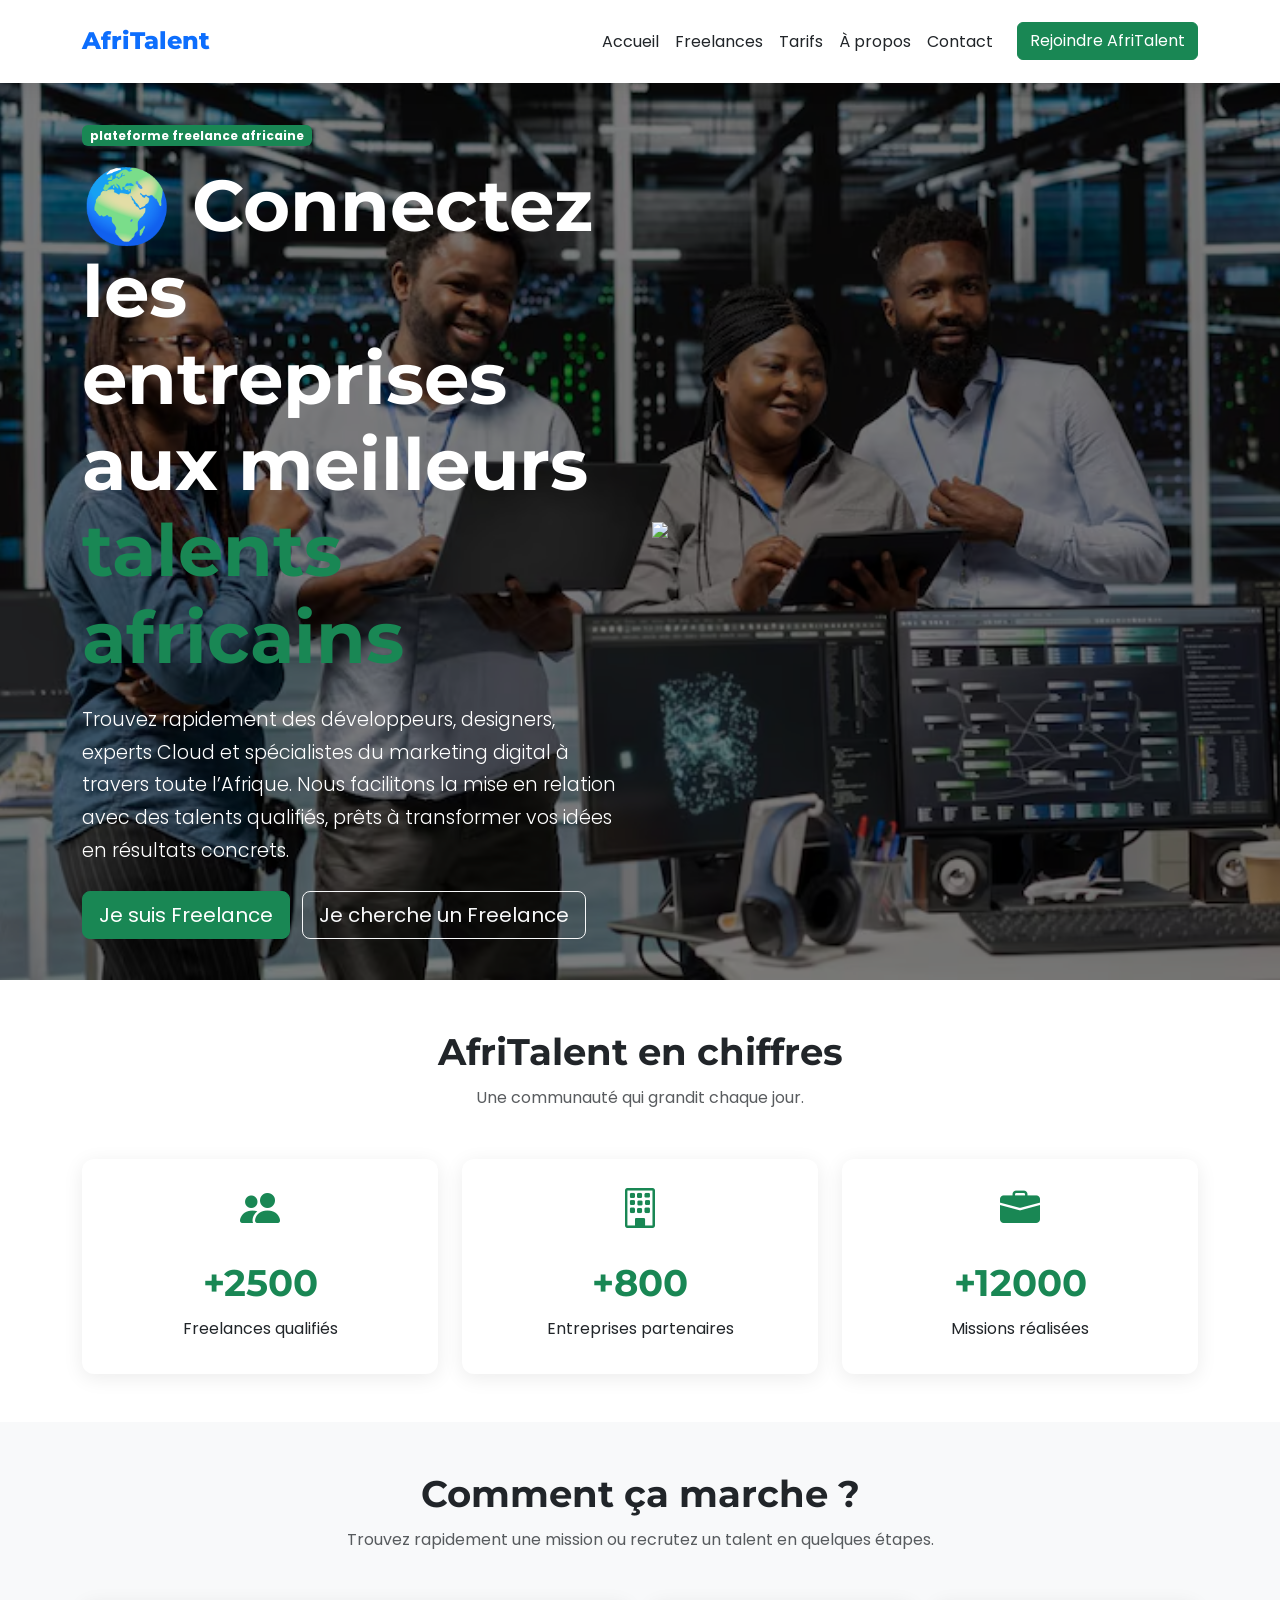
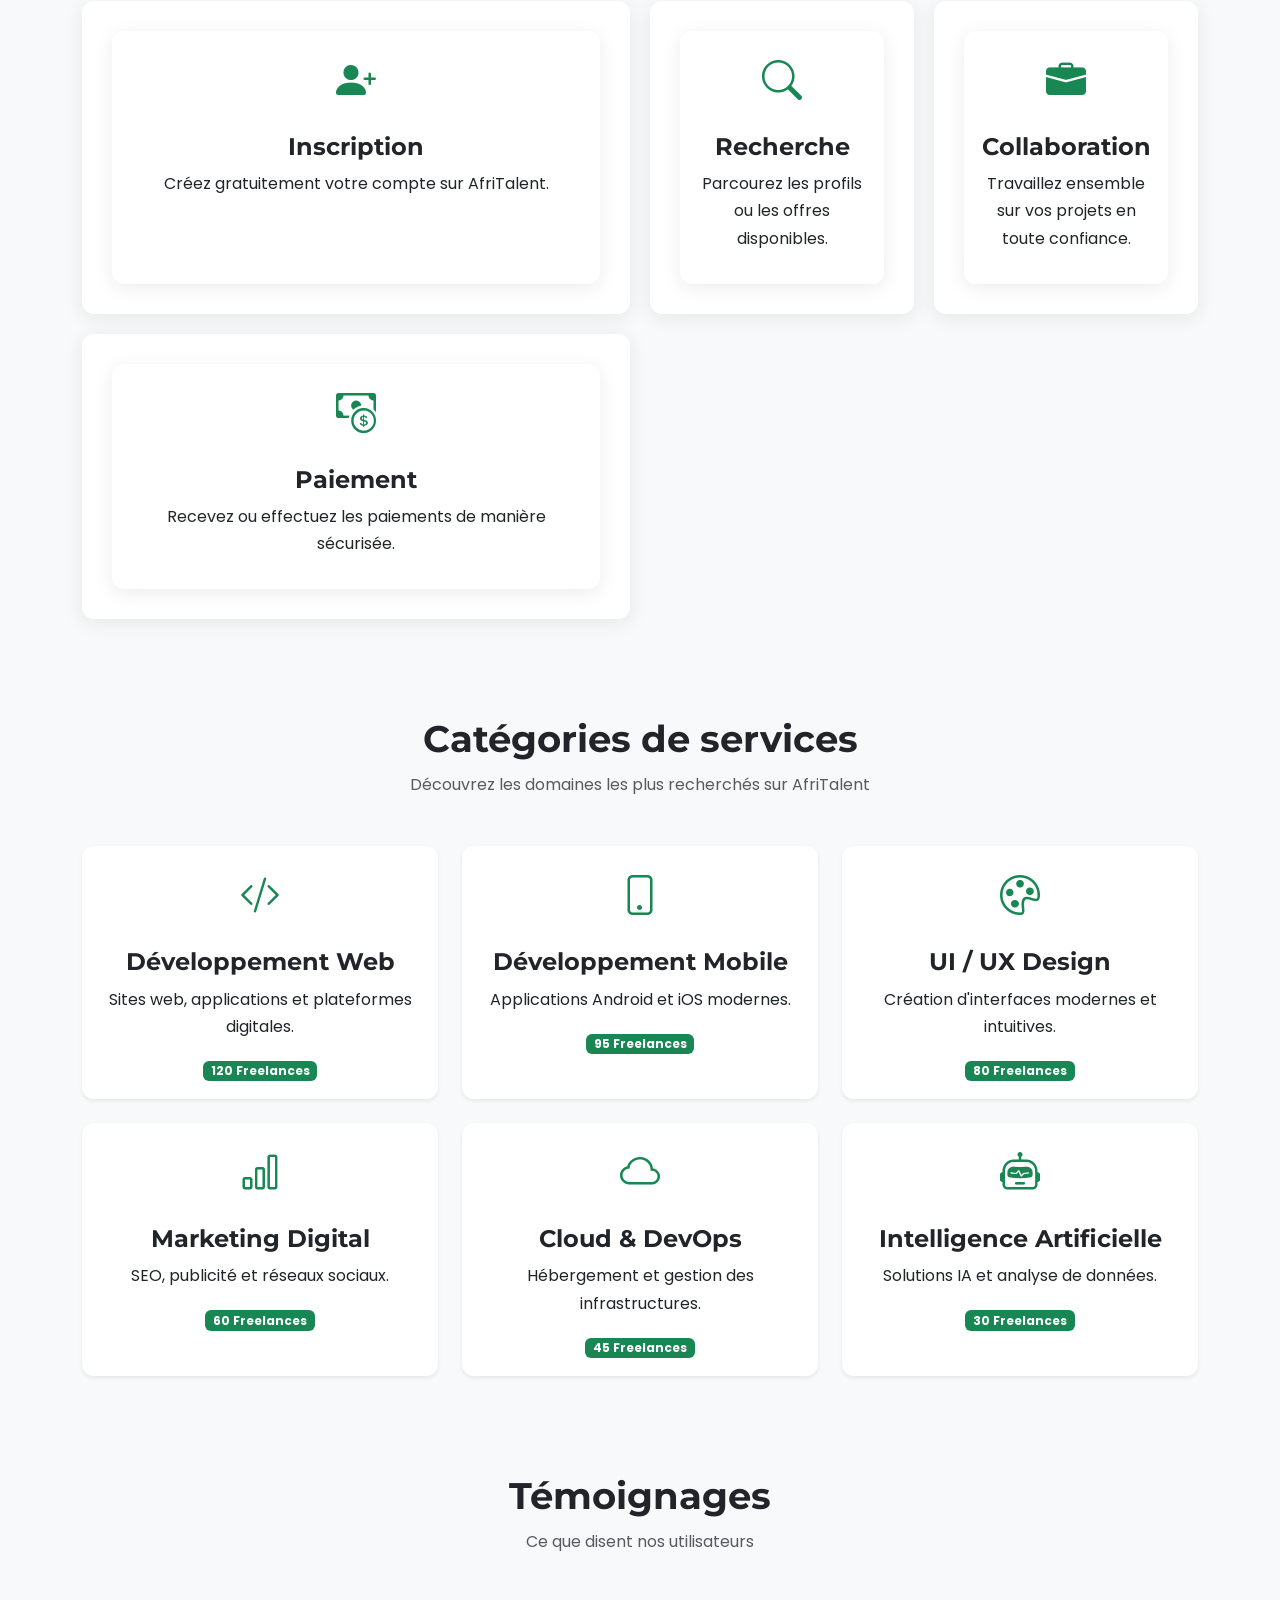
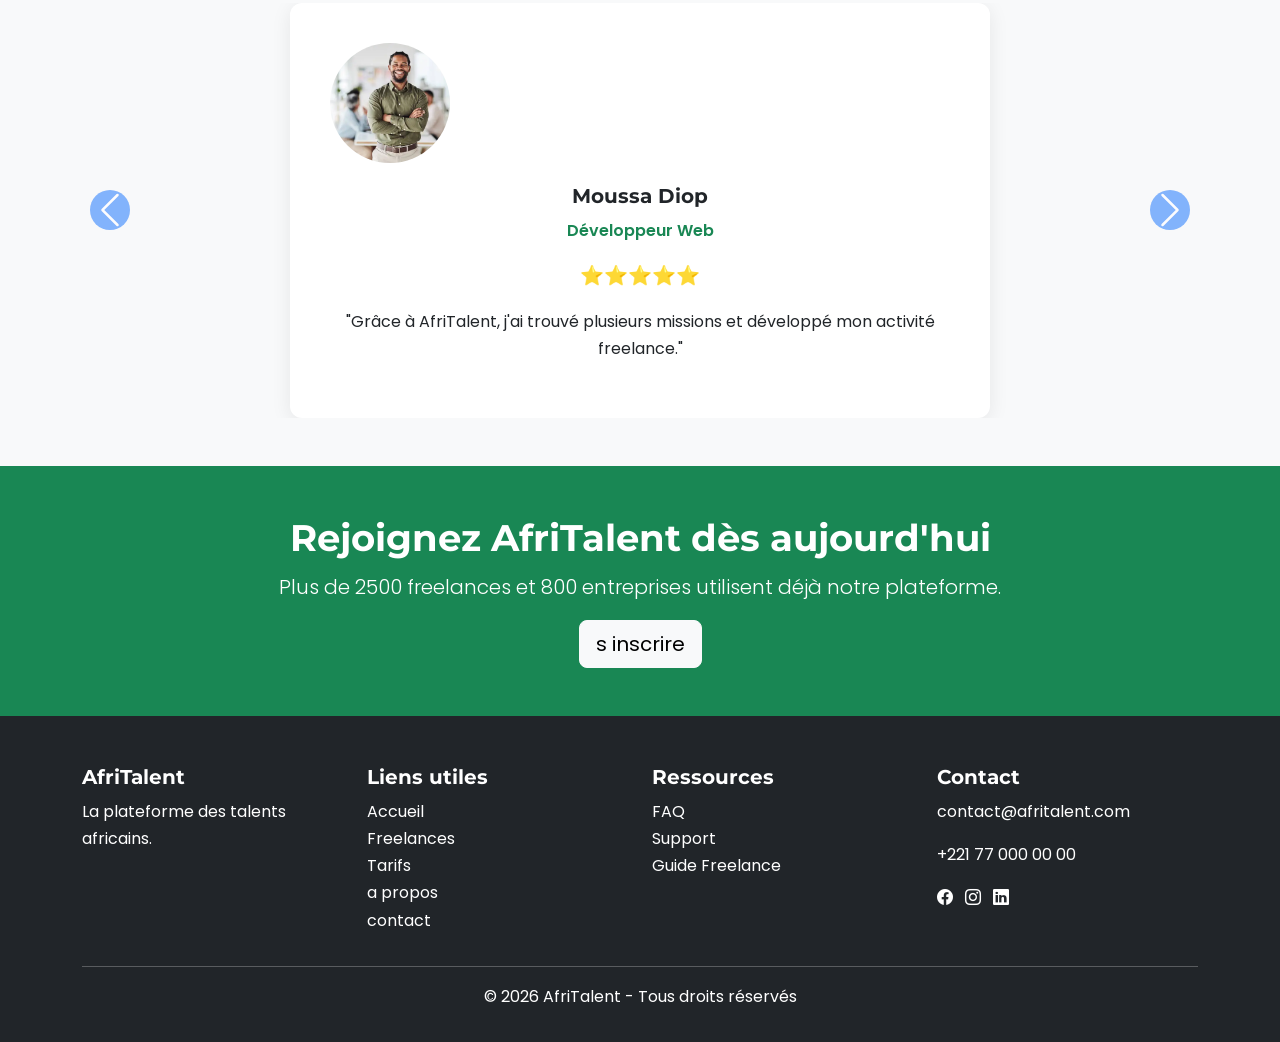
==== commit 43cd41ec: "CSS : responsive design mobile et tablette, media queries" ====
--- a/index.html
+++ b/index.html
@@ -38,7 +38,8 @@
 
 <a class="navbar-brand" href="index.html">AfriTalent</a>
 
-<button class="navbar-toggler" data-bs-toggle="collapse" data-bs-target="#navbarNav">
+<button class="navbar-toggler" data-bs-toggle="collapse" data-bs-target="#navbarNav" aria-controls="navbarNav
+" aria-expanded="false" aria-label="Toggle navigation">
 <span class="navbar-toggler-icon"></span>
 </button>
 
--- a/css/style.css
+++ b/css/style.css
@@ -372,4 +372,111 @@
 .carousel-control-prev,
 .carousel-control-next {
     width: 5%;
+}
+/* ==================================
+   COMMIT 5 - RESPONSIVE DESIGN
+================================== */
+
+/* Tablette */
+@media (max-width: 768px) {
+
+    body {
+        padding-top: 70px;
+    }
+
+    h1 {
+        font-size: 2.5rem;
+    }
+
+    h2 {
+        font-size: 2rem;
+    }
+
+    .hero {
+        text-align: center;
+        min-height: auto;
+        padding: 80px 0;
+    }
+
+    .hero img {
+        margin-top: 30px;
+    }
+
+    .bento-grid {
+        grid-template-columns: 1fr 1fr;
+    }
+
+    .large,
+    .wide {
+        grid-column: span 2;
+    }
+
+    .testimonial-card {
+        padding: 30px;
+    }
+
+    .navbar-nav {
+        text-align: center;
+        margin-top: 15px;
+    }
+}
+
+/* Mobile */
+@media (max-width: 576px) {
+
+    h1 {
+        font-size: 2rem;
+    }
+
+    h2 {
+        font-size: 1.6rem;
+    }
+
+    p {
+        font-size: 0.95rem;
+    }
+
+    .hero {
+        padding: 60px 0;
+    }
+
+    .hero .btn {
+        display: block;
+        width: 100%;
+        margin-bottom: 10px;
+    }
+
+    .bento-grid {
+        grid-template-columns: 1fr;
+    }
+
+    .large,
+    .wide {
+        grid-column: span 1;
+    }
+
+    .testimonial-card {
+        padding: 20px;
+    }
+
+    .testimonial-card img {
+        width: 90px;
+        height: 90px;
+    }
+
+    footer {
+        text-align: center;
+    }
+}
+
+/* Grand écran */
+@media (min-width: 1200px) {
+
+    .hero h1 {
+        font-size: 4.5rem;
+    }
+
+    .container {
+        max-width: 1140px;
+    }
 }
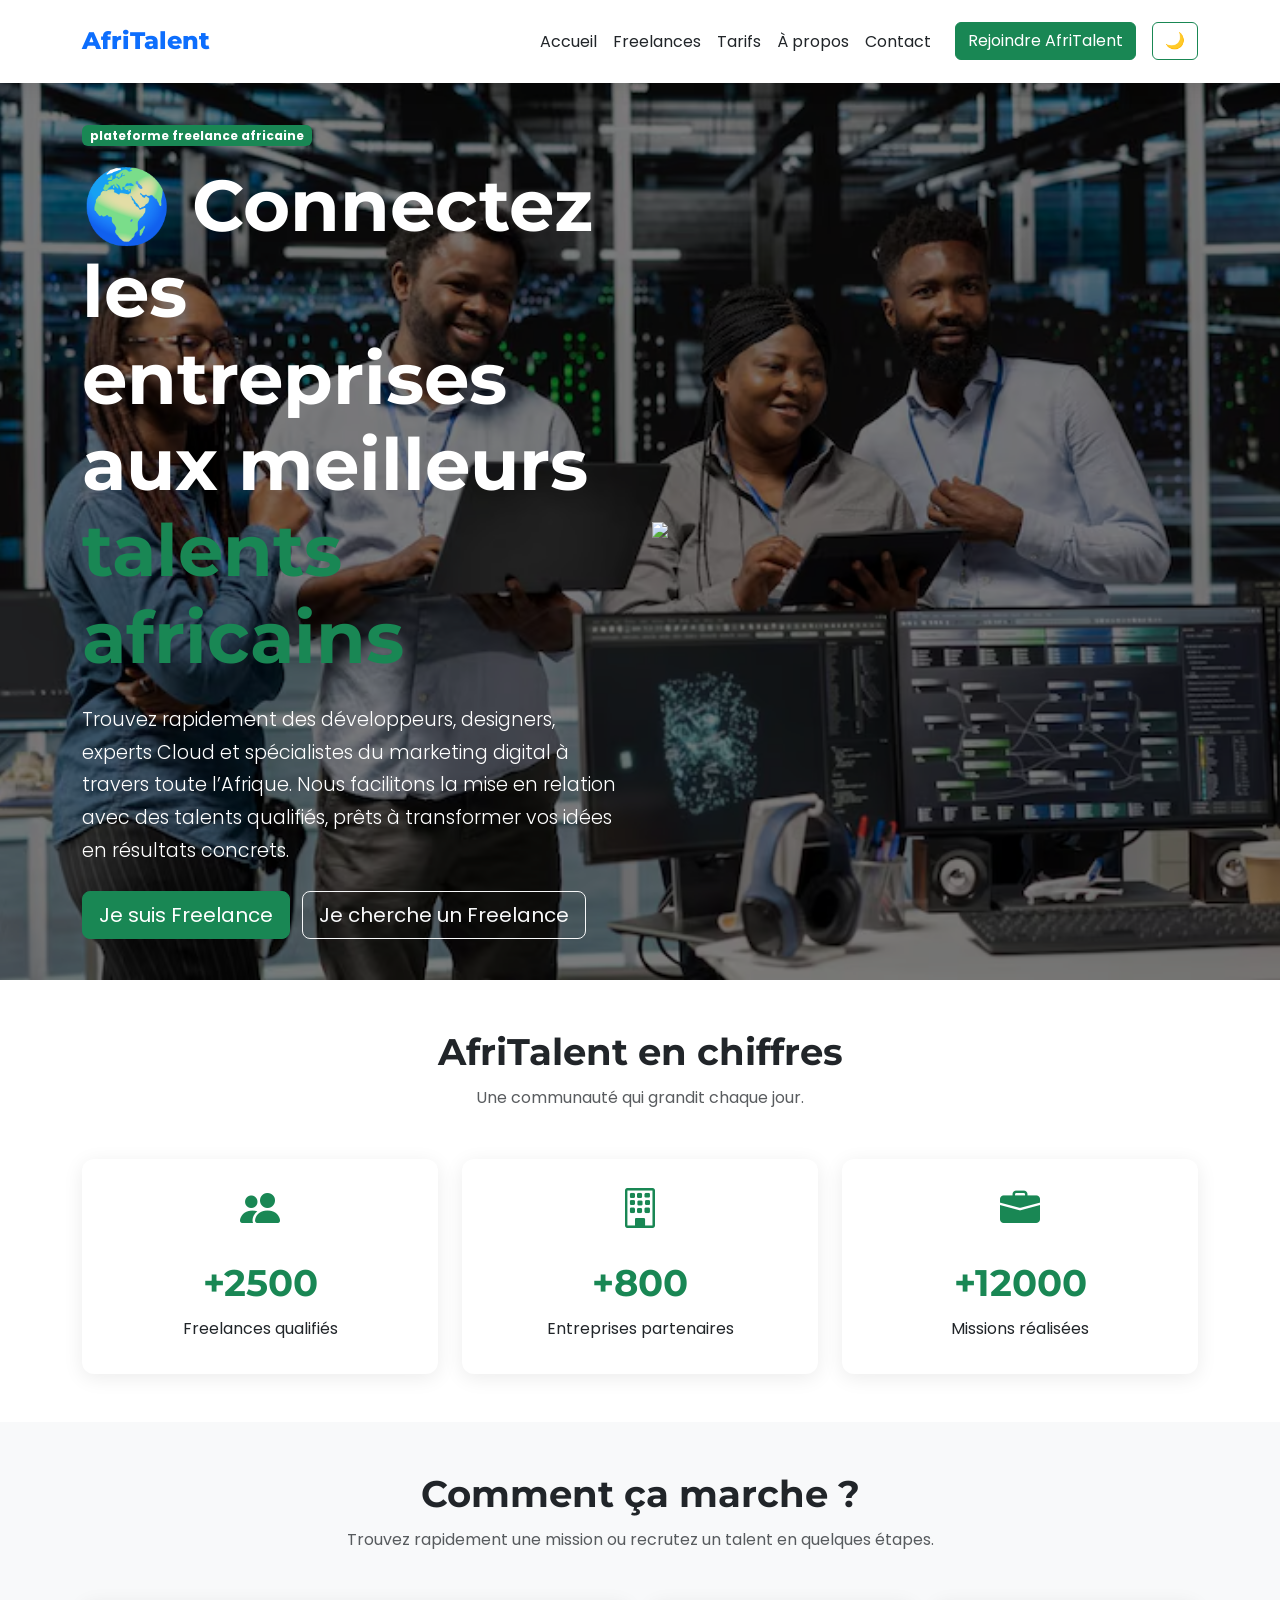
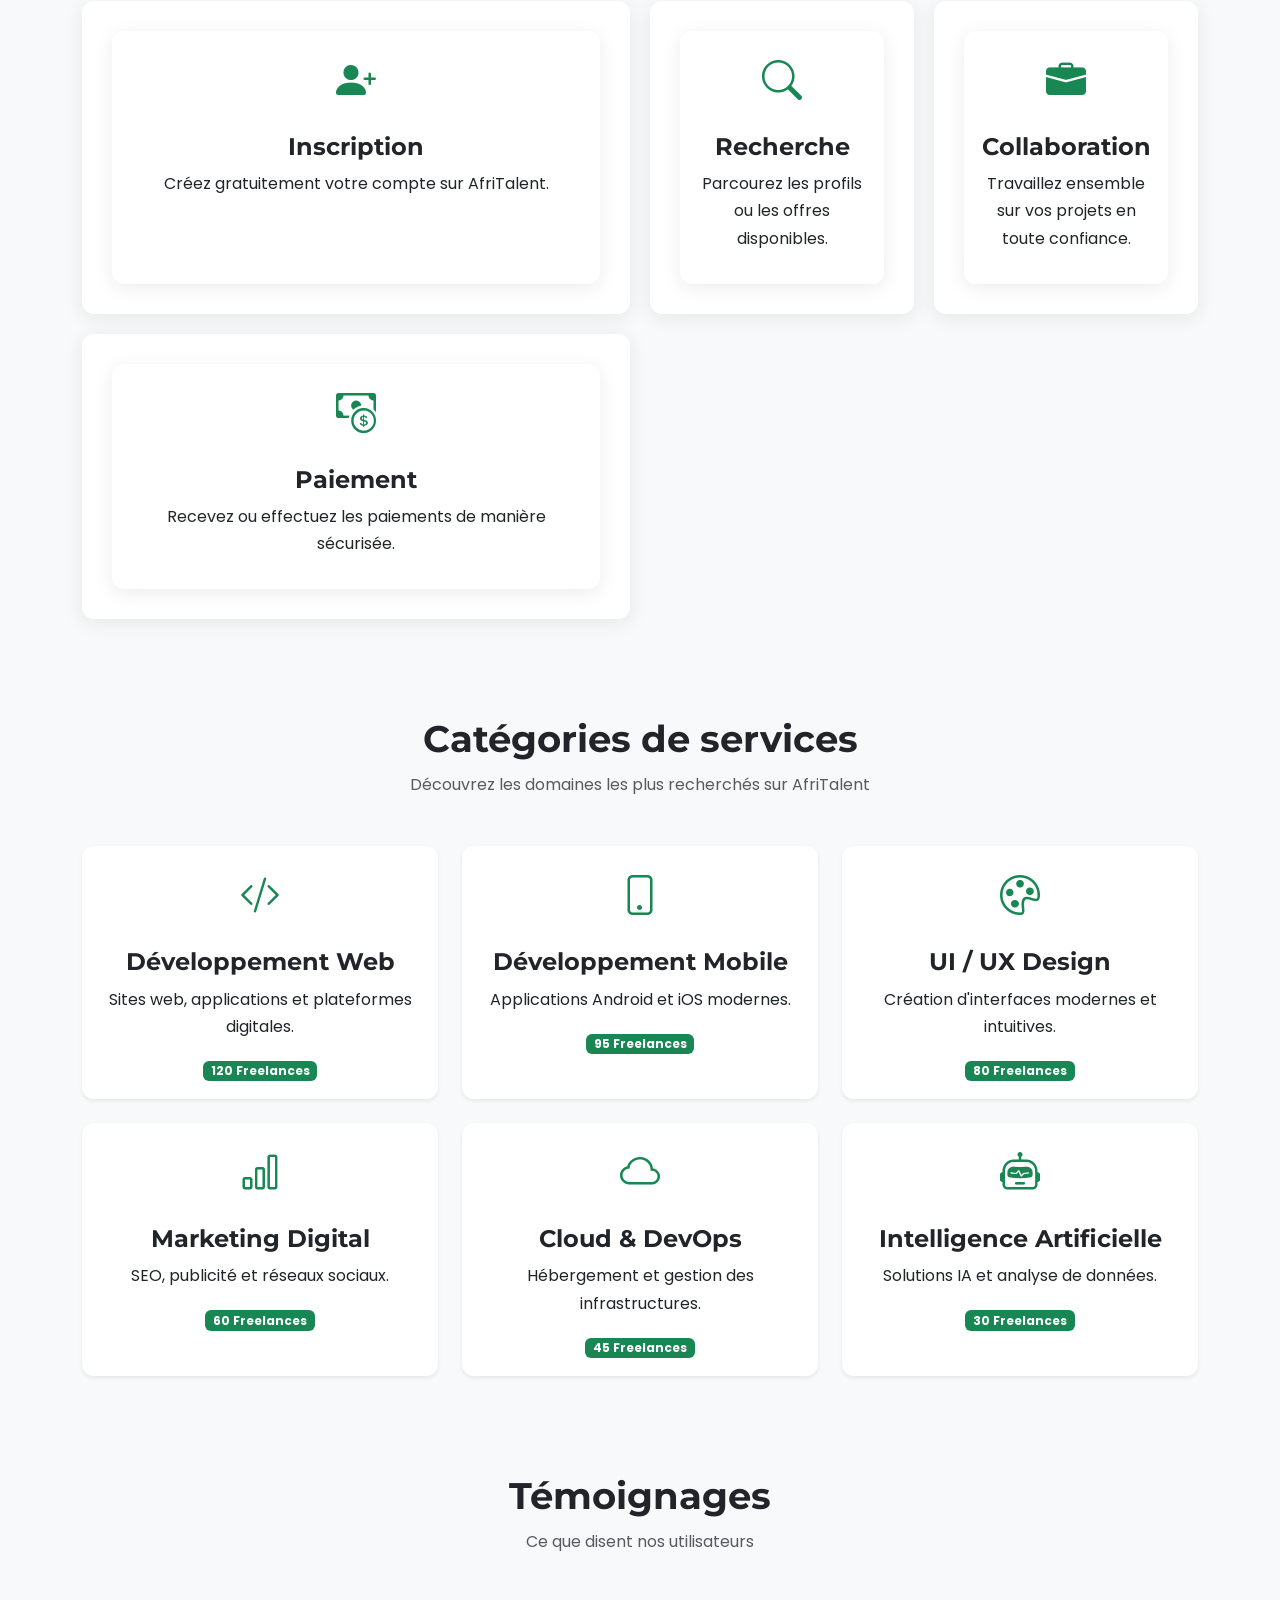
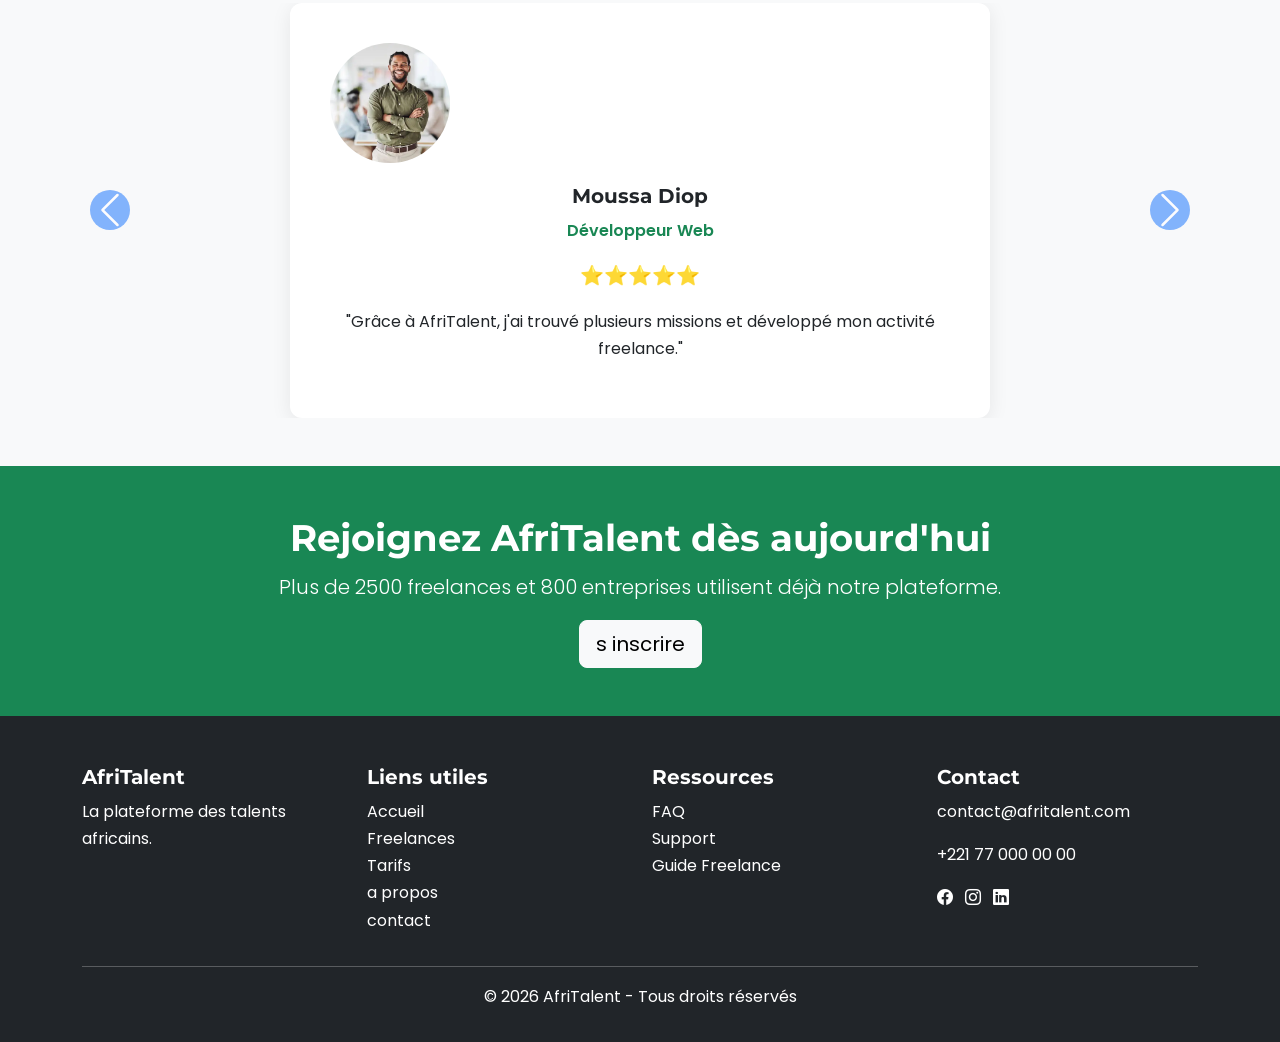
==== commit d8cb3c68: "JS : dark mode avec localStorage, navbar dynamique au scroll" ====
--- a/index.html
+++ b/index.html
@@ -27,7 +27,7 @@
 
 </head>
 
-<script src="https://cdn.jsdelivr.net/npm/bootstrap@5.3.3/dist/js/bootstrap.bundle.min.js"></script>
+
 
 
 <body>
@@ -54,6 +54,9 @@
  <a href="#" class="btn btn-success ms-lg-3">
                     Rejoindre AfriTalent
                 </a>
+                <button id="theme-toggle" class="btn btn-outline-success ms-3">
+    🌙
+</button>
 </div>
 
 </div>
@@ -778,4 +781,14 @@
 
 </footer>
 
-</body>+<button id="backToTop" class="btn btn-success">
+    ↑
+</button>
+
+<script src="https://cdn.jsdelivr.net/npm/bootstrap@5.3.3/dist/js/bootstrap.bundle.min.js"></script>
+    
+    <script src="js/main.js"></script>
+
+
+</body>
+</html>
--- a/css/style.css
+++ b/css/style.css
@@ -479,4 +479,145 @@
     .container {
         max-width: 1140px;
     }
+}
+/* =========================
+   DARK MODE
+========================= */
+
+.dark-mode,
+.dark-mode body{
+    background-color: #121212;
+    color: #ffffff;
+}
+.dark-mode section {
+
+    background-color: #121212 ;
+
+    color: #ffffff ;
+
+}
+
+.dark-mode .bg-light {
+
+    background-color: #1a1a1a ;
+
+}
+
+.dark-mode .card {
+
+    background-color: #222 ;
+
+    color: #fff ;
+
+}
+
+.dark-mode h1,
+
+.dark-mode h2,
+
+.dark-mode h3,
+
+.dark-mode h4,
+
+.dark-mode h5,
+
+.dark-mode h6,
+
+.dark-mode p {
+
+    color: #fff ;
+
+}
+
+.dark-mode .text-muted {
+
+    color: #ccc ;
+}
+
+.dark-mode .card {
+    background-color: #1e1e1e;
+    color: white;
+}
+
+.dark-mode .navbar {
+    background-color: #1a1a1a ;
+}
+.dark-mode .testimonial-card {
+
+    background-color: #1e1e1e;
+
+    color: white;
+
+}
+
+.dark-mode .testimonial-card p,
+
+.dark-mode .testimonial-card h5 {
+
+    color: white;
+}
+
+/* =========================
+   NAVBAR SCROLL
+========================= */
+
+.navbar.scrolled {
+    padding: 0.5rem 0;
+    box-shadow: 0 8px 20px rgba(0,0,0,0.15);
+}
+
+/* =========================
+   BACK TO TOP
+========================= */
+
+#backToTop {
+    position: fixed;
+    bottom: 20px;
+    right: 20px;
+    display: none;
+    z-index: 999;
+}
+/* =========================
+   DARK MODE 
+========================= */
+
+.dark-mode .bg-light,
+.dark-mode .bg-white {
+    background-color: #1e1e1e ;
+}
+
+.dark-mode section,
+.dark-mode footer {
+    color: white ;
+}
+
+.dark-mode h1,
+.dark-mode h2,
+.dark-mode h3,
+.dark-mode h4,
+.dark-mode h5,
+.dark-mode h6,
+.dark-mode p,
+.dark-mode a,
+.dark-mode li,
+.dark-mode span {
+    color: white ;
+}
+
+.dark-mode footer {
+    background-color: #000;
+}
+.dark-mode .list-group-item {
+    background-color: #222 ;
+    color: white ;
+    border-color: #444 ;
+}
+.dark-mode .bg-light {
+    background-color: #1a1a1a !important;
+    color: white !important;
+}
+.dark-mode .bg-light h2,
+.dark-mode .bg-light h4,
+.dark-mode .bg-light p {
+    color: white !important;
 }
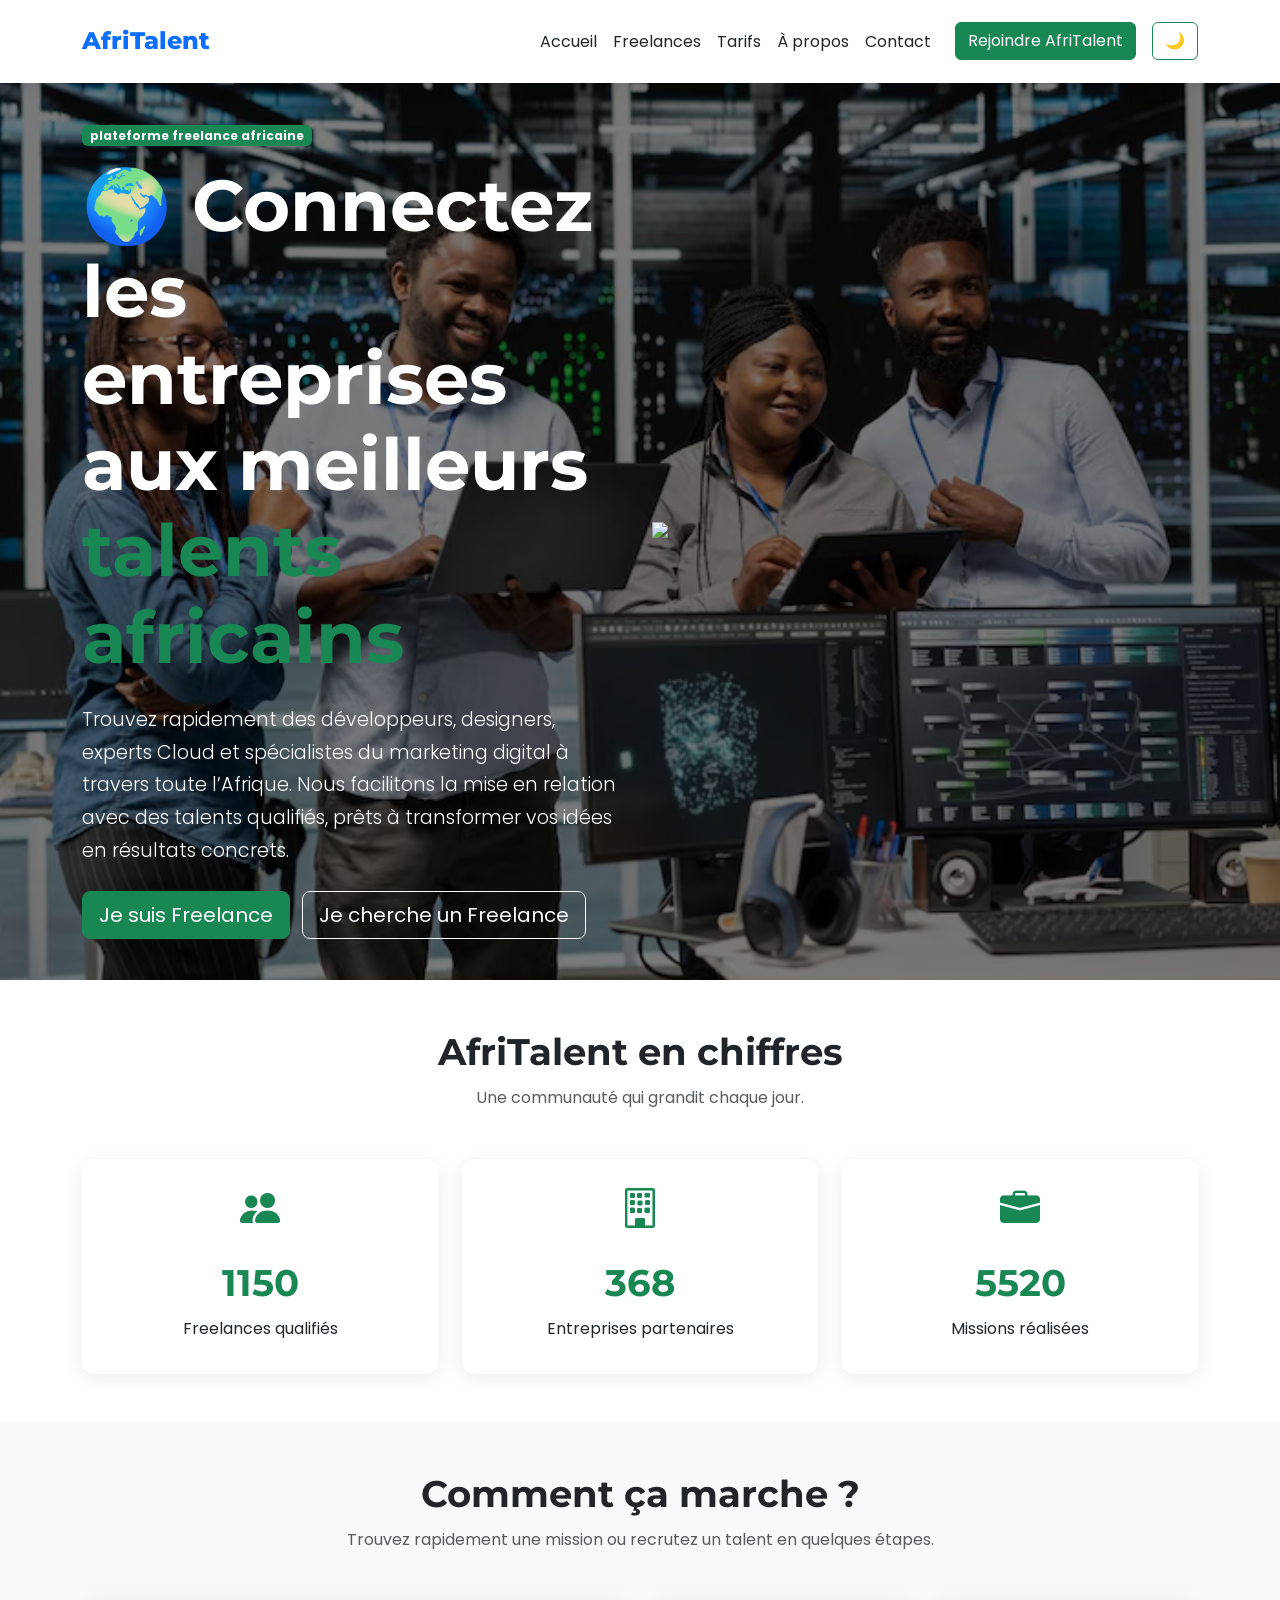
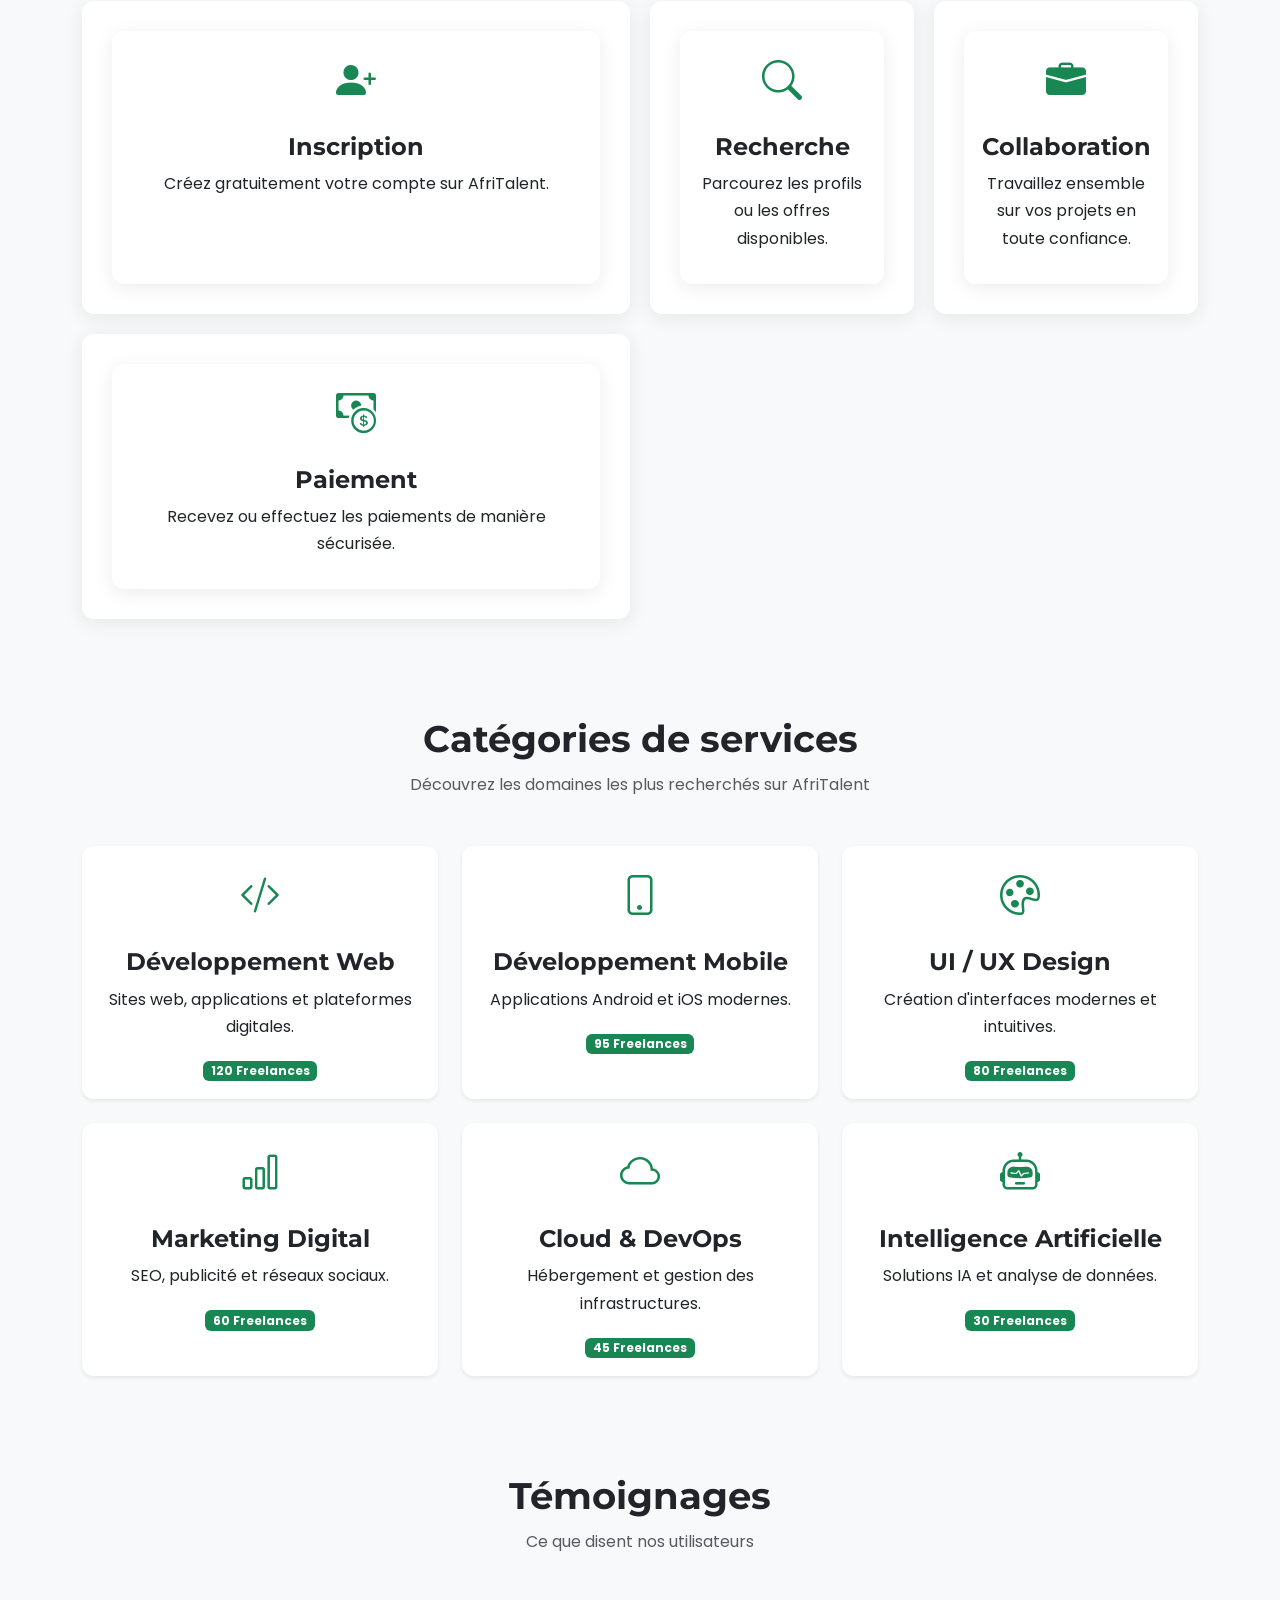
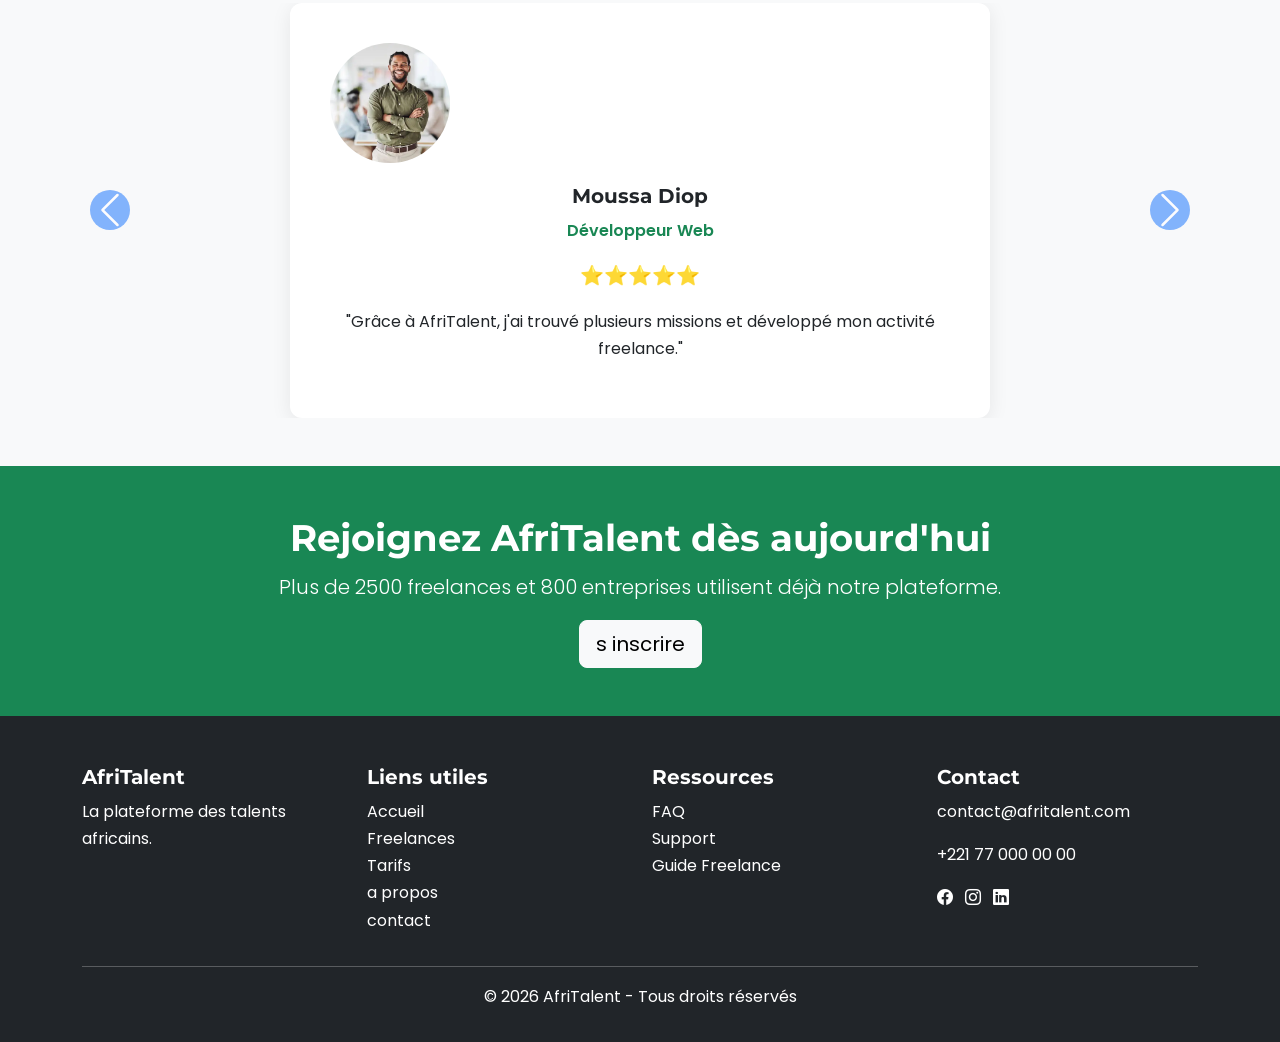
==== commit e42e8ecd: "JS : compteurs animés au scroll et animations fade-in des section" ====
--- a/index.html
+++ b/index.html
@@ -135,7 +135,7 @@
 </header>
 <!-- STATISTIQUES -->
 
-<section class="py-5">
+<section class="py-5 fade-section ">
 
     <div class="container">
 
@@ -161,10 +161,9 @@
 
                         <i class="bi bi-people-fill text-success fs-1"></i>
 
-                        <h2 class="text-success mt-3">
-                            +2500
-                        </h2>
-
+                        <h2 class="text-success mt-3 counter" data-target="2500">
+    0
+</h2>
                         <p>
                             Freelances qualifiés
                         </p>
@@ -183,10 +182,9 @@
 
                         <i class="bi bi-building text-success fs-1"></i>
 
-                        <h2 class="text-success mt-3">
-                            +800
-                        </h2>
-
+                        <h2 class="text-success mt-3 counter" data-target="800">
+    0
+</h2>
                         <p>
                             Entreprises partenaires
                         </p>
@@ -205,10 +203,9 @@
 
                         <i class="bi bi-briefcase-fill text-success fs-1"></i>
 
-                        <h2 class="text-success mt-3">
-                            +12000
-                        </h2>
-
+                        <h2 class="text-success mt-3 counter" data-target="12000">
+    0
+</h2>
                         <p>
                             Missions réalisées
                         </p>
@@ -226,7 +223,7 @@
 </section>
 <!-- COMMENT ÇA MARCHE -->
 
-<section class="py-5 bg-light">
+<section class="py-5 bg-light fade-section">
 
     <div class="container">
 
@@ -347,7 +344,7 @@
 </section>
 <!-- CATÉGORIES DE SERVICES -->
 
-<section class="py-5 bg-light">
+<section class="py-5 bg-light fade-section">
 
     <div class="container">
 
@@ -528,7 +525,7 @@
 
  <!-- TÉMOIGNAGES -->
 
-<section class="testimonials py-5 bg-light">
+<section class="testimonials py-5 bg-light fade-section">
 
     <div class="container">
 
--- a/css/style.css
+++ b/css/style.css
@@ -613,11 +613,23 @@
     border-color: #444 ;
 }
 .dark-mode .bg-light {
-    background-color: #1a1a1a !important;
-    color: white !important;
+    background-color: #1a1a1a ;
+    color: white ;
 }
 .dark-mode .bg-light h2,
 .dark-mode .bg-light h4,
 .dark-mode .bg-light p {
-    color: white !important;
+    color: white ;
+}
+/* COMMIT 7 */
+
+.fade-section{
+    opacity: 0;
+    transform: translateY(40px);
+    transition: all 0.8s ease;
+}
+
+.fade-section.show{
+    opacity: 1;
+    transform: translateY(0);
 }
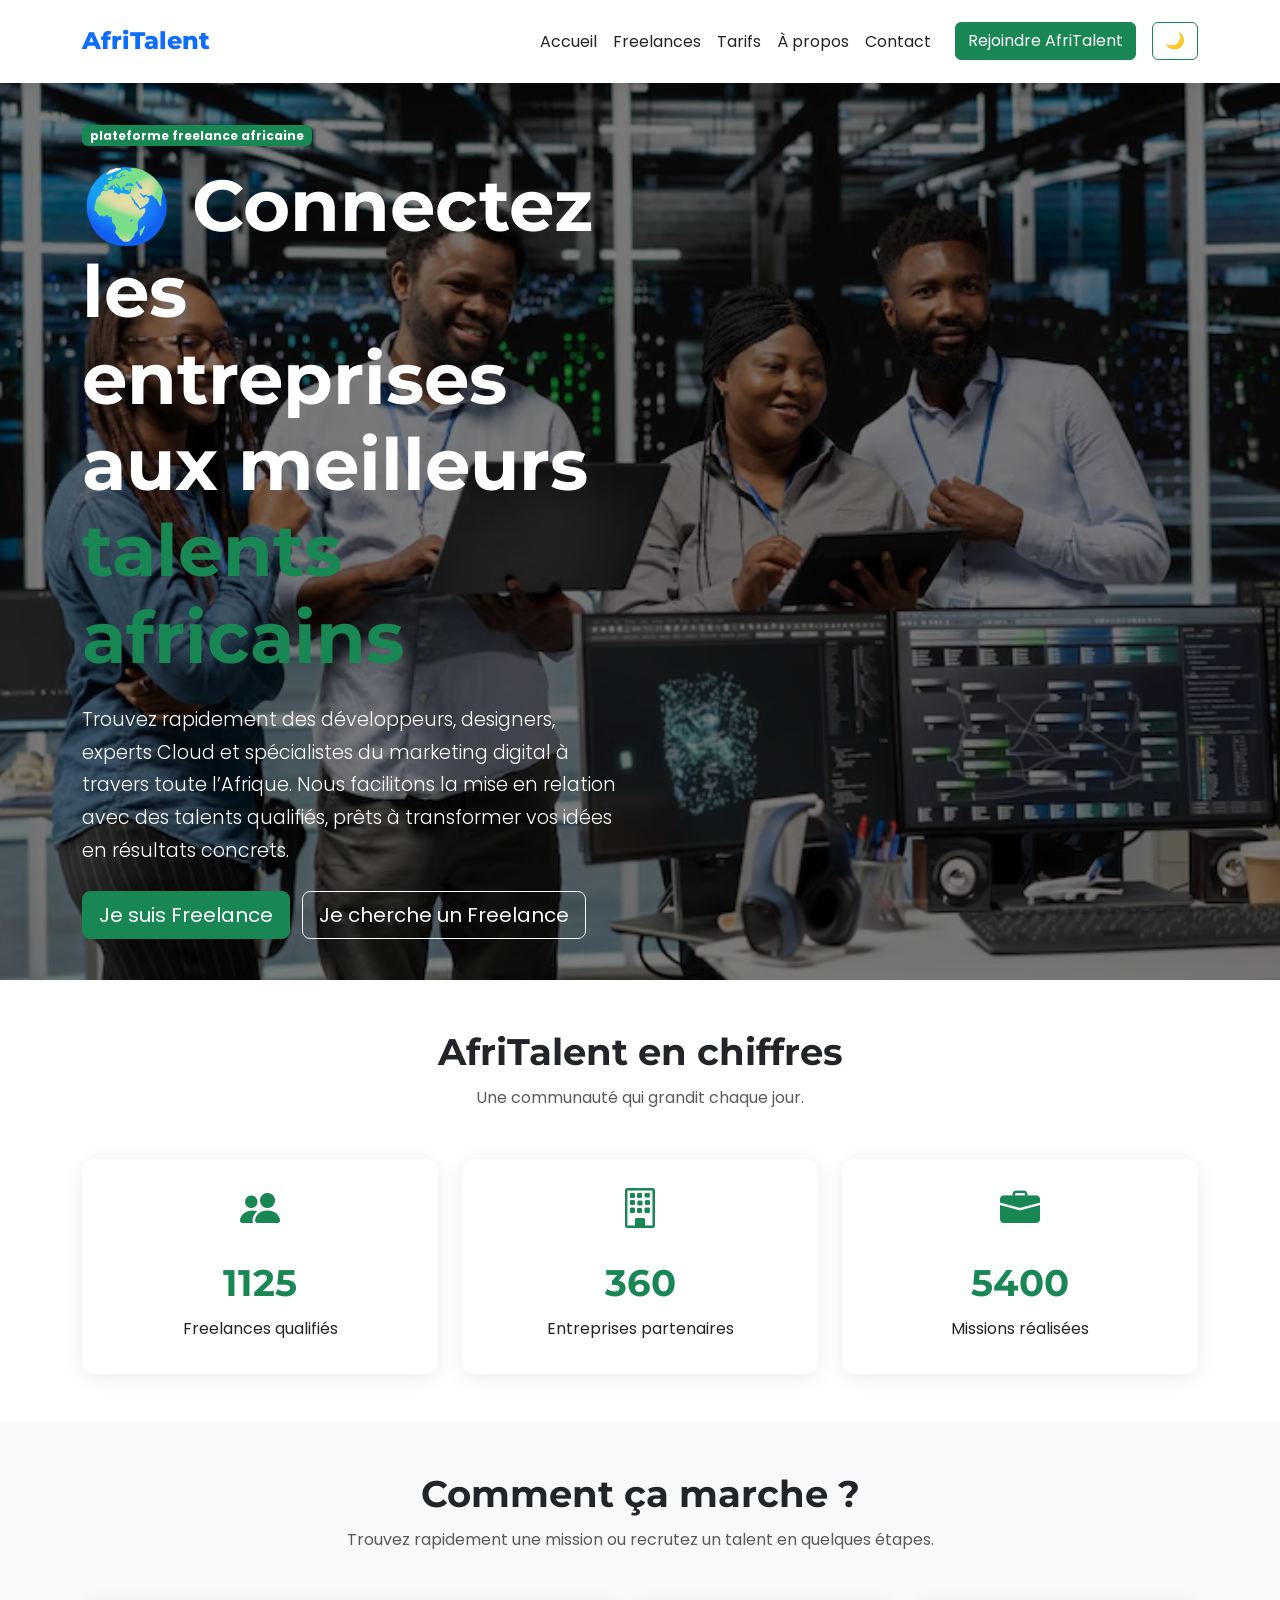
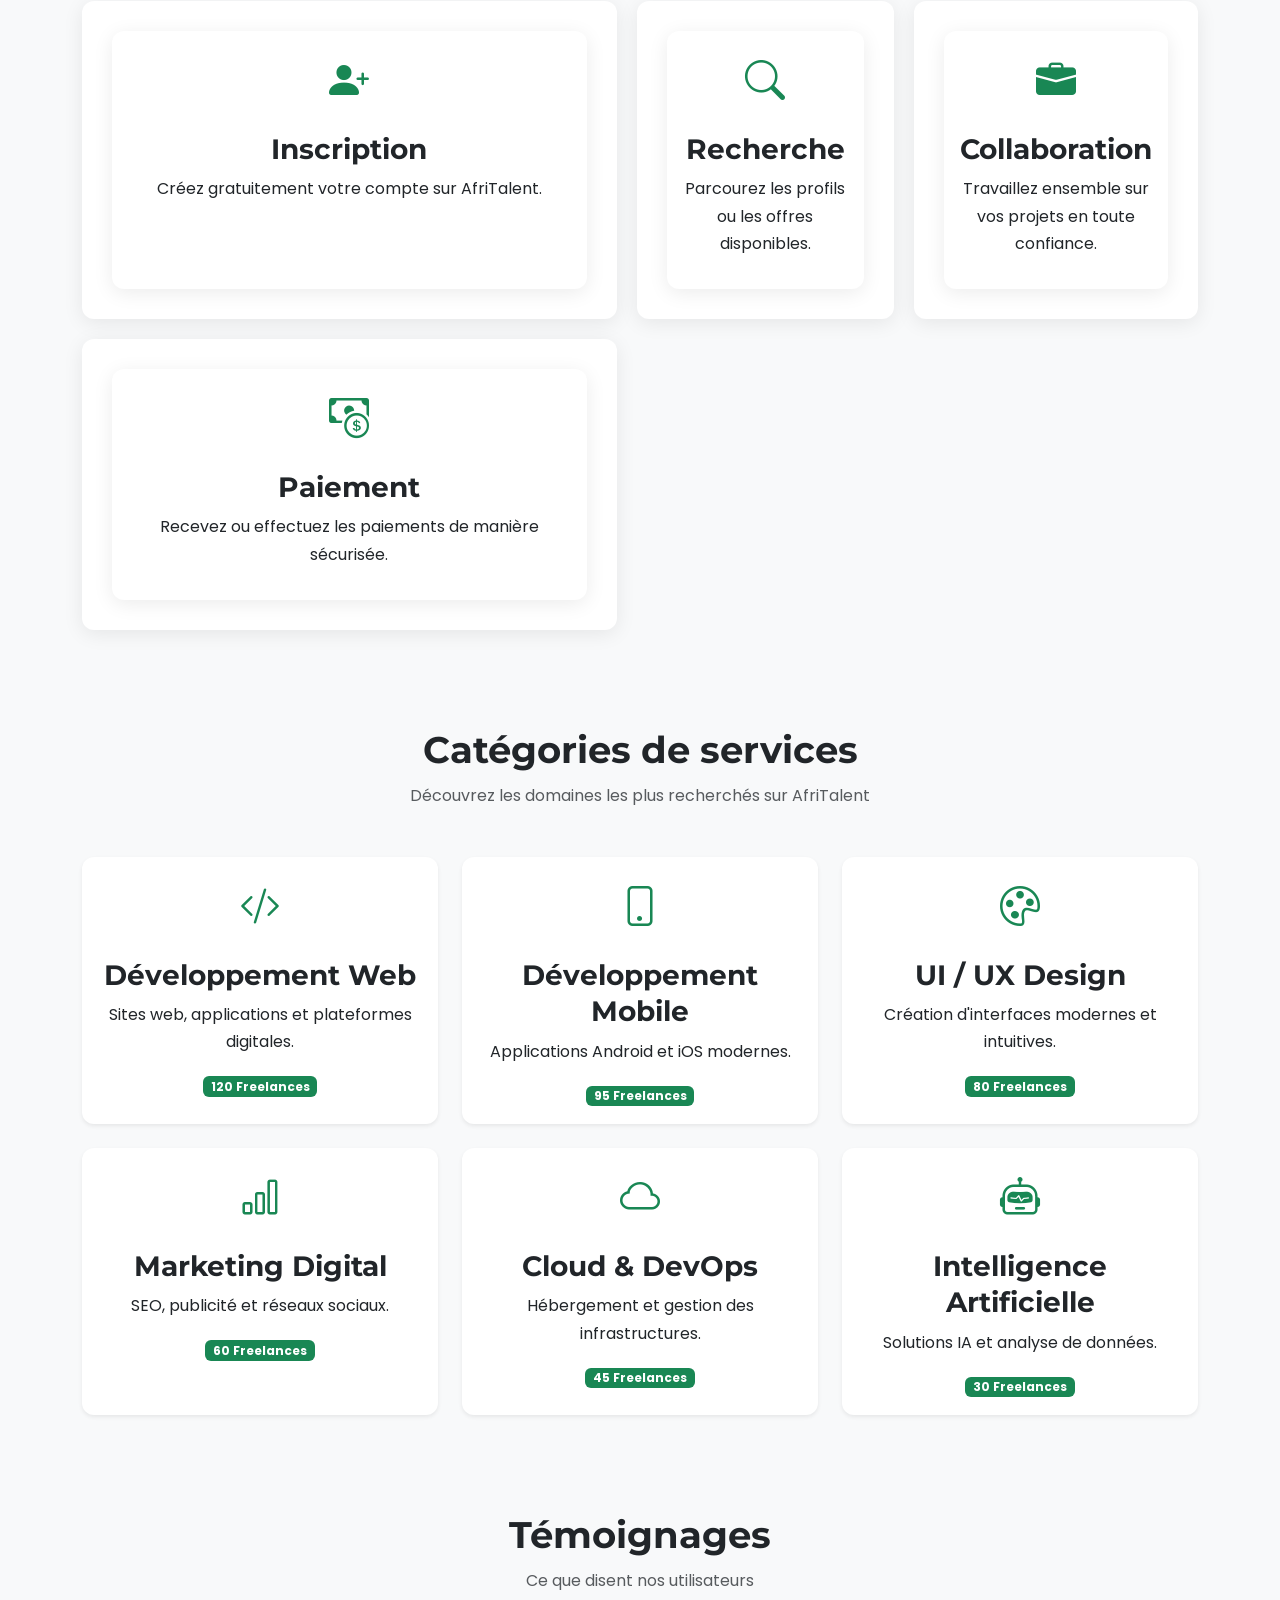
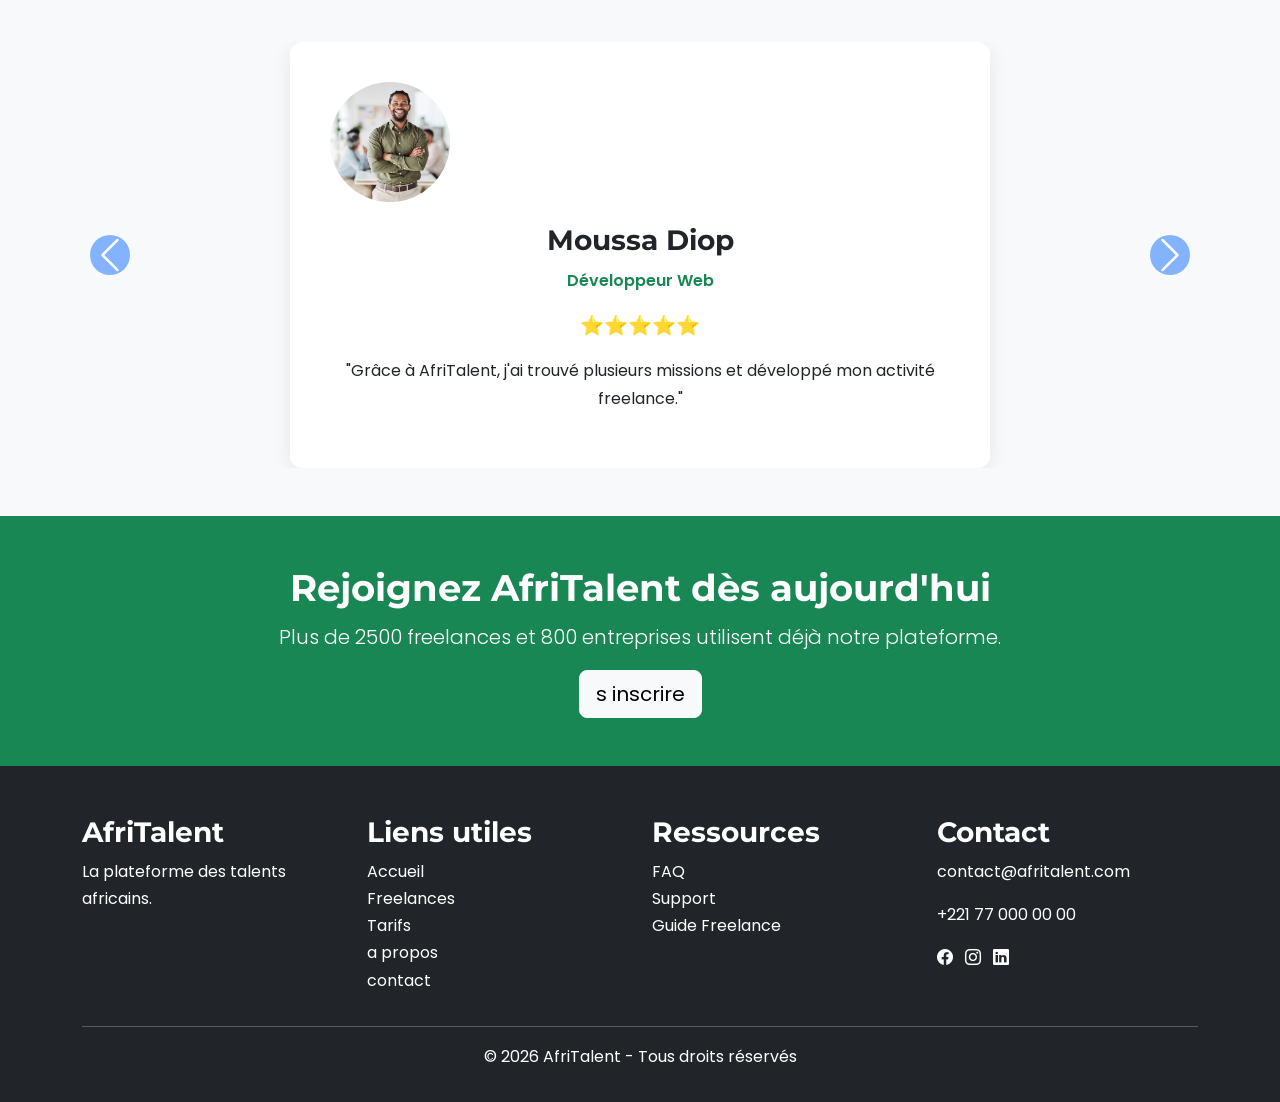
==== commit f2e1e2fd: "Finalisation : corrections responsive, optimisation du code et commentaires" ====
--- a/index.html
+++ b/index.html
@@ -25,6 +25,7 @@
 
 
 
+
 </head>
 
 
@@ -38,8 +39,8 @@
 
 <a class="navbar-brand" href="index.html">AfriTalent</a>
 
-<button class="navbar-toggler" data-bs-toggle="collapse" data-bs-target="#navbarNav" aria-controls="navbarNav
-" aria-expanded="false" aria-label="Toggle navigation">
+<button class="navbar-toggler" data-bs-toggle="collapse" data-bs-target="#navbarNav" aria-controls="navbarNav"
+ aria-expanded="false" aria-label="Toggle navigation">
 <span class="navbar-toggler-icon"></span>
 </button>
 
@@ -120,13 +121,7 @@
 
             </div>
 
-            <div class="col-lg-6 text-center">
-
-                <img src="
-                    alt="Freelances africains"
-                    class="img-fluid">
-
-            </div>
+           
 
         </div>
 
@@ -251,9 +246,9 @@
 
                         <i class="bi bi-person-plus-fill text-success fs-1"></i>
 
-                        <h4 class="mt-3">
+                        <h3 class="mt-3">
                             Inscription
-                        </h4>
+                        </h3>
 
                         <p>
                             Créez gratuitement votre compte sur AfriTalent.
@@ -275,9 +270,9 @@
 
                         <i class="bi bi-search text-success fs-1"></i>
 
-                        <h4 class="mt-3">
+                        <h3 class="mt-3">
                             Recherche
-                        </h4>
+                        </h3>
 
                         <p>
                             Parcourez les profils ou les offres disponibles.
@@ -299,9 +294,9 @@
 
                         <i class="bi bi-briefcase-fill text-success fs-1"></i>
 
-                        <h4 class="mt-3">
+                        <h3 class="mt-3">
                             Collaboration
-                        </h4>
+                        </h3>
 
                         <p>
                             Travaillez ensemble sur vos projets en toute confiance.
@@ -323,9 +318,9 @@
 
                         <i class="bi bi-cash-coin text-success fs-1"></i>
 
-                        <h4 class="mt-3">
+                        <h3 class="mt-3">
                             Paiement
-                        </h4>
+                        </h3>
 
                         <p>
                             Recevez ou effectuez les paiements de manière sécurisée.
@@ -370,9 +365,9 @@
 
                         <i class="bi bi-code-slash text-success fs-1"></i>
 
-                        <h4 class="mt-3">
+                        <h3 class="mt-3">
                             Développement Web
-                        </h4>
+                        </h3>
 
                         <p>
                             Sites web, applications et plateformes digitales.
@@ -396,9 +391,9 @@
 
                         <i class="bi bi-phone text-success fs-1"></i>
 
-                        <h4 class="mt-3">
+                        <h3 class="mt-3">
                             Développement Mobile
-                        </h4>
+                        </h3>
 
                         <p>
                             Applications Android et iOS modernes.
@@ -422,9 +417,9 @@
 
                         <i class="bi bi-palette text-success fs-1"></i>
 
-                        <h4 class="mt-3">
+                        <h3 class="mt-3">
                             UI / UX Design
-                        </h4>
+                        </h3>
 
                         <p>
                             Création d'interfaces modernes et intuitives.
@@ -448,9 +443,9 @@
 
                         <i class="bi bi-bar-chart text-success fs-1"></i>
 
-                        <h4 class="mt-3">
+                        <h3 class="mt-3">
                             Marketing Digital
-                        </h4>
+                        </h3>
 
                         <p>
                             SEO, publicité et réseaux sociaux.
@@ -474,9 +469,9 @@
 
                         <i class="bi bi-cloud text-success fs-1"></i>
 
-                        <h4 class="mt-3">
+                        <h3 class="mt-3">
                             Cloud & DevOps
-                        </h4>
+                        </h3>
 
                         <p>
                             Hébergement et gestion des infrastructures.
@@ -500,9 +495,9 @@
 
                         <i class="bi bi-robot text-success fs-1"></i>
 
-                        <h4 class="mt-3">
+                        <h3 class="mt-3">
                             Intelligence Artificielle
-                        </h4>
+                        </h3>
 
                         <p>
                             Solutions IA et analyse de données.
@@ -554,7 +549,7 @@
                         <img src="images/istockphoto-1464740740-612x612.webp"
                              alt="Moussa Diop">
 
-                        <h5>Moussa Diop</h5>
+                        <h3>Moussa Diop</h3>
 
                         <p class="job">
                             Développeur Web
@@ -582,7 +577,7 @@
                         <img src="images/istockphoto-1587604256-612x612.webp"
                              alt="Aïcha Traoré">
 
-                        <h5>Aïcha Traoré</h5>
+                        <h3>Aïcha Traoré</h3>
 
                         <p class="job">
                             UI / UX Designer
@@ -610,7 +605,7 @@
                         <img src="images/istockphoto-1482994186-612x612.webp"
                              alt="Omar Koné">
 
-                        <h5>Omar Koné</h5>
+                        <h3>Omar Koné</h3>
 
                         <p class="job">
                             Entrepreneur
@@ -694,7 +689,7 @@
 
 <div class="col-md-3">
 
-<h5>AfriTalent</h5>
+<h3>AfriTalent</h3>
 
 <p>
 
@@ -706,7 +701,7 @@
 
 <div class="col-md-3">
 
-<h5>Liens utiles</h5>
+<h3>Liens utiles</h3>
 
 <ul class="list-unstyled">
 
@@ -726,7 +721,7 @@
 
 <div class="col-md-3">
 
-<h5>Ressources</h5>
+<h3>Ressources</h3>
 
 <ul class="list-unstyled">
 
@@ -742,7 +737,7 @@
 
 <div class="col-md-3">
 
-<h5>Contact</h5>
+<h3>Contact</h3>
 
 <p>contact@afritalent.com</p>
 
--- a/css/style.css
+++ b/css/style.css
@@ -580,15 +580,31 @@
 /* =========================
    DARK MODE 
 ========================= */
-
-.dark-mode .bg-light,
-.dark-mode .bg-white {
-    background-color: #1e1e1e ;
-}
-
-.dark-mode section,
-.dark-mode footer {
-    color: white ;
+.dark-mode,
+.dark-mode body{
+    background-color: #121212;
+    color: #ffffff;
+}
+.dark-mode section {
+
+    background-color: #121212 ;
+
+    color: #ffffff ;
+
+}
+
+.dark-mode .bg-light {
+
+    background-color: #1a1a1a ;
+
+}
+
+.dark-mode .card {
+
+    background-color: #222 ;
+
+    color: #fff ;
+
 }
 
 .dark-mode h1,
@@ -621,6 +637,43 @@
 .dark-mode .bg-light p {
     color: white ;
 }
+.dark-mode .bento-card {
+    background-color: #1e1e1e ;
+    color: white ;
+}
+
+.dark-mode .category-card {
+    background-color: #1e1e1e ;
+    color: white ;
+}
+
+.dark-mode .testimonials {
+    background-color: #121212 ;
+}
+
+.dark-mode .bg-white {
+    background-color: #121212 ;
+}
+.dark-mode .category-card,
+
+.dark-mode .bento-card {
+
+    background-color: #1e1e1e;
+
+    color: white;
+
+}
+
+.dark-mode .category-card h3,
+
+.dark-mode .category-card p,
+
+.dark-mode .bento-card h3,
+
+.dark-mode .bento-card p {
+
+    color: white ;
+}
 /* COMMIT 7 */
 
 .fade-section{
@@ -632,4 +685,8 @@
 .fade-section.show{
     opacity: 1;
     transform: translateY(0);
+}
+
+.is-invalid{
+    border: 2px solid red;
 }
